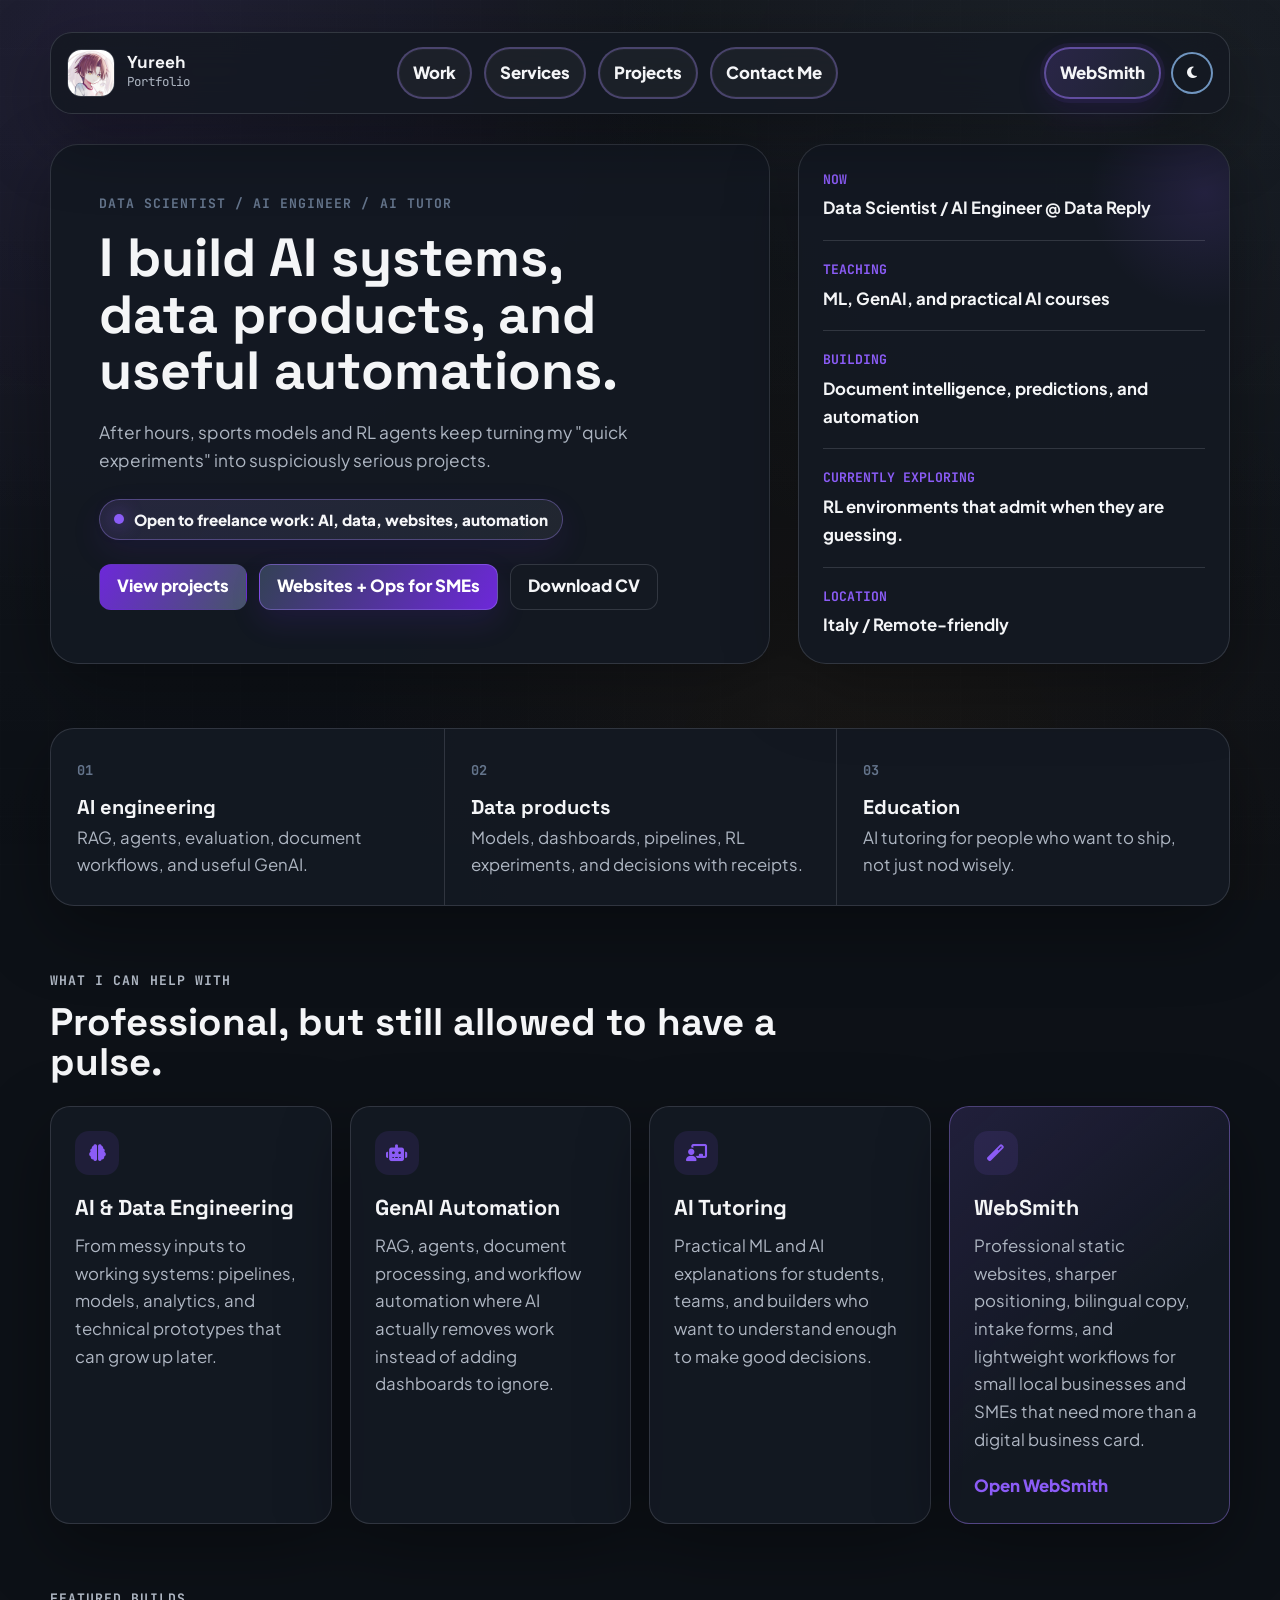
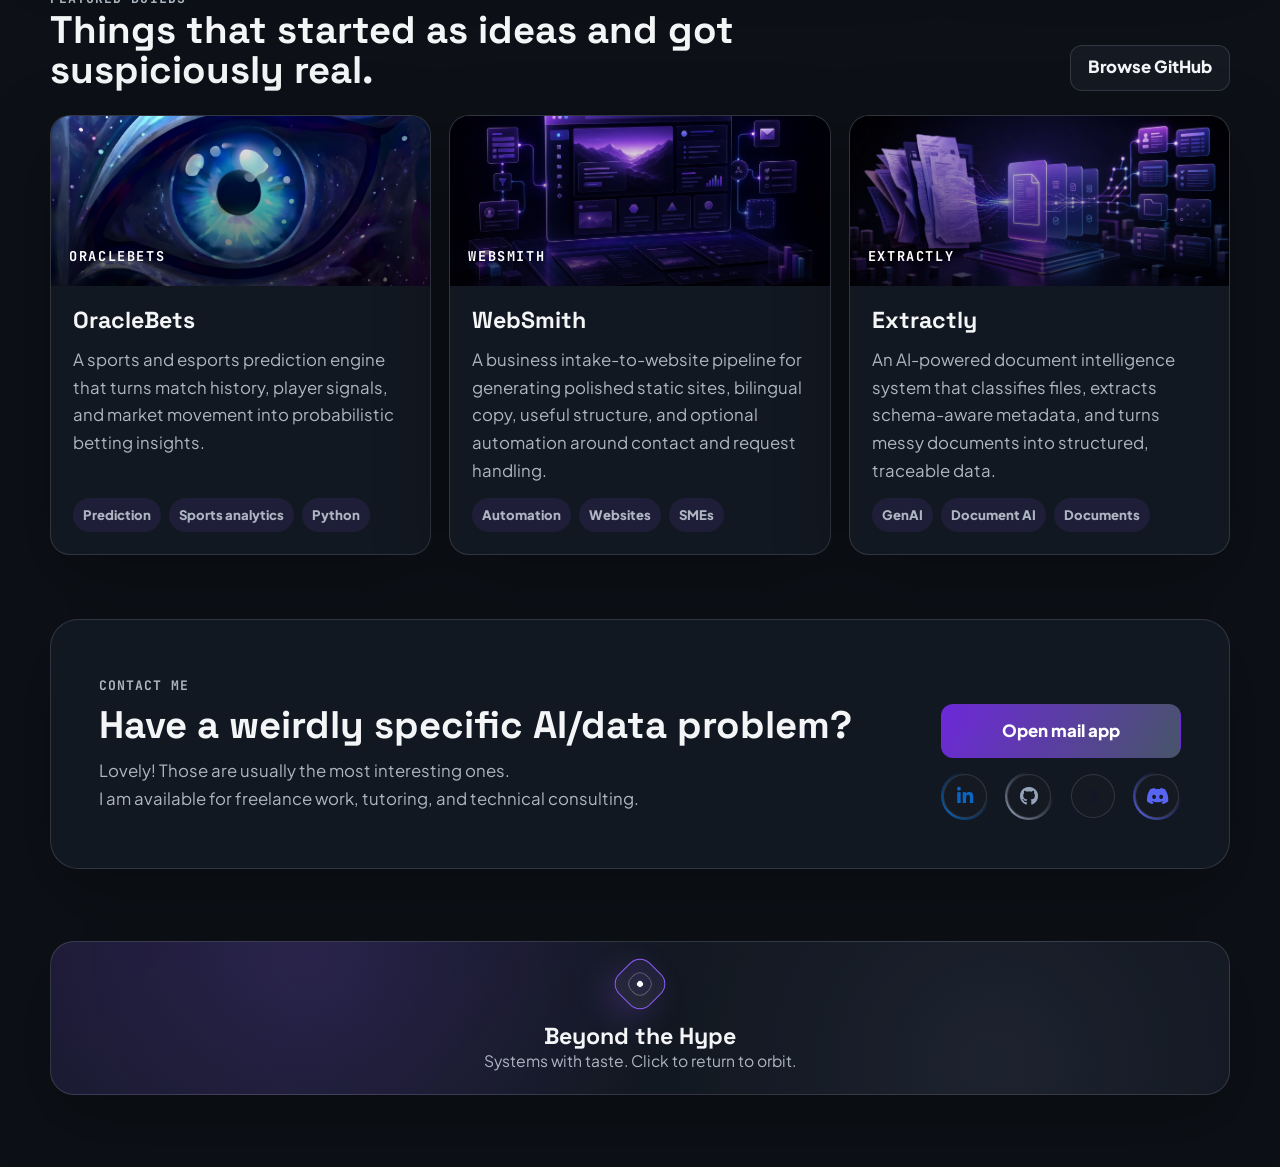
==== index.html @ b93cc697 "Updated palette" ====
<!DOCTYPE html>
<html lang="en" xml:lang="en">
  <head>
    <title>Juri Fabbri | Data Scientist & AI Engineer</title>
    <meta charset="utf-8" />
    <meta
      name="viewport"
      content="width=device-width, initial-scale=1, user-scalable=no"
    />
    <meta
      name="description"
      content="Juri Fabbri, aka Yureeh. Data Scientist and AI Engineer building AI systems, automation workflows, data products, and suspiciously serious side projects."
    />
    <link rel="stylesheet" href="assets/css/fontawesome-all.min.css" />
    <link rel="stylesheet" href="assets/css/main.css?v=17" />
    <link
      rel="icon"
      type="image/svg+xml"
      sizes="any"
      href="/favicon.svg?v=3"
    />
  </head>
  <body class="is-preload" data-theme="dark">
    <div class="page">
      <header class="site-header">
        <a class="brand" href="#top" aria-label="Go to top">
          <img
            src="assets/css/images/icon.png"
            alt="Yureeh avatar"
            class="brand-avatar"
          />
          <span>
            <strong>Yureeh</strong>
            <small>Portfolio</small>
          </span>
        </a>

        <nav class="site-nav" aria-label="Main navigation">
          <a href="#work">Work</a>
          <a href="#services">Services</a>
          <a href="#projects">Projects</a>
          <a href="#contact">Contact Me</a>
        </nav>

        <div class="header-actions">
          <a class="nav-cta" href="websmith/">WebSmith</a>
          <button class="theme-toggle" type="button" aria-label="Toggle theme">
            <i class="toggle-icon fas fa-moon" aria-hidden="true"></i>
          </button>
        </div>
      </header>

      <main id="top">
        <section class="hero" aria-labelledby="hero-title">
          <div class="hero-content">
            <p class="eyebrow">Data Scientist / AI Engineer / AI Tutor</p>
            <h1 id="hero-title">
              I build AI systems, data products, and useful automations.
            </h1>
            <p class="lead">
              After hours, sports models and RL agents keep turning my "quick
              experiments" into suspiciously serious projects.
            </p>
            <div class="availability-pill">
              <span class="status-dot" aria-hidden="true"></span>
              Open to freelance work: AI, data, websites, automation
            </div>
            <div class="hero-actions">
              <a class="btn primary" href="#projects">View projects</a>
              <a class="btn secondary" href="websmith/"
                >Websites + Ops for SMEs</a
              >
              <a class="btn subtle" href="data/Juri_Fabbri_Resume.pdf" download
                >Download CV</a
              >
            </div>
          </div>

          <aside class="signal-panel" aria-label="Current focus">
            <dl class="signal-list">
              <div>
                <dt>Now</dt>
                <dd>Data Scientist / AI Engineer @ Data Reply</dd>
              </div>
              <div>
                <dt>Teaching</dt>
                <dd>ML, GenAI, and practical AI courses</dd>
              </div>
              <div>
                <dt>Building</dt>
                <dd>Document intelligence, predictions, and automation</dd>
              </div>
              <div>
                <dt>Currently exploring</dt>
                <dd>
                  RL environments that admit when they are guessing.
                </dd>
              </div>
              <div>
                <dt>Location</dt>
                <dd>Italy / Remote-friendly</dd>
              </div>
            </dl>
          </aside>
        </section>

        <section class="work-strip" id="work" aria-label="Professional focus">
          <div>
            <span>01</span>
            <strong>AI engineering</strong>
            <p>RAG, agents, evaluation, document workflows, and useful GenAI.</p>
          </div>
          <div>
            <span>02</span>
            <strong>Data products</strong>
            <p>Models, dashboards, pipelines, RL experiments, and decisions with receipts.</p>
          </div>
          <div>
            <span>03</span>
            <strong>Education</strong>
            <p>AI tutoring for people who want to ship, not just nod wisely.</p>
          </div>
        </section>

        <section class="services" id="services">
          <div class="section-heading">
            <p class="eyebrow">What I can help with</p>
            <h2>Professional, but still allowed to have a pulse.</h2>
          </div>
          <div class="service-grid">
            <article class="service-card">
              <i class="fas fa-brain" aria-hidden="true"></i>
              <h3>AI & Data Engineering</h3>
              <p>
                From messy inputs to working systems: pipelines, models,
                analytics, and technical prototypes that can grow up later.
              </p>
            </article>
            <article class="service-card">
              <i class="fas fa-robot" aria-hidden="true"></i>
              <h3>GenAI Automation</h3>
              <p>
                RAG, agents, document processing, and workflow automation where
                AI actually removes work instead of adding dashboards to ignore.
              </p>
            </article>
            <article class="service-card">
              <i class="fas fa-chalkboard-teacher" aria-hidden="true"></i>
              <h3>AI Tutoring</h3>
              <p>
                Practical ML and AI explanations for students, teams, and
                builders who want to understand enough to make good decisions.
              </p>
            </article>
            <article class="service-card service-highlight">
              <i class="fas fa-magic" aria-hidden="true"></i>
              <h3>WebSmith</h3>
              <p>
                Professional static websites, sharper positioning, bilingual
                copy, intake forms, and lightweight workflows for small
                local businesses and SMEs that need more than a digital business
                card.
              </p>
              <a href="websmith/">Open WebSmith</a>
            </article>
          </div>
        </section>

        <section class="projects" id="projects">
          <div class="section-heading split">
            <div>
              <p class="eyebrow">Featured builds</p>
              <h2>Things that started as ideas and got suspiciously real.</h2>
            </div>
            <a
              class="btn subtle"
              href="https://github.com/Yureehh?tab=repositories"
              rel="noopener noreferrer"
              target="_blank"
              >Browse GitHub</a
            >
          </div>

          <div class="projects-grid">
            <a
              class="project-card"
              href="https://github.com/Yureehh/Oracle-Bets"
              rel="noopener noreferrer"
              target="_blank"
              aria-label="OracleBets repository"
            >
              <div
                class="project-thumb"
                style="--thumb-image: url('../../data/oracle_bets.jpg')"
              >
                <span>OracleBets</span>
              </div>
              <div class="project-body">
                <h3>OracleBets</h3>
                <p>
                  A sports and esports prediction engine that turns match
                  history, player signals, and market movement into
                  probabilistic betting insights.
                </p>
                <div class="tag-row">
                  <span>Prediction</span>
                  <span>Sports analytics</span>
                  <span>Python</span>
                </div>
              </div>
            </a>

            <a
              class="project-card"
              href="websmith/"
              aria-label="WebSmith page"
            >
              <div
                class="project-thumb"
                style="--thumb-image: url('../../data/websmith.jpg')"
              >
                <span>WebSmith</span>
              </div>
              <div class="project-body">
                <h3>WebSmith</h3>
                <p>
                  A business intake-to-website pipeline for generating polished
                  static sites, bilingual copy, useful structure, and optional
                  automation around contact and request handling.
                </p>
                <div class="tag-row">
                  <span>Automation</span>
                  <span>Websites</span>
                  <span>SMEs</span>
                </div>
              </div>
            </a>

            <a
              class="project-card"
              href="https://github.com/Yureehh/Extractly"
              rel="noopener noreferrer"
              target="_blank"
              aria-label="Extractly repository"
            >
              <div
                class="project-thumb"
                style="--thumb-image: url('../../data/extractly.jpg')"
              >
                <span>Extractly</span>
              </div>
              <div class="project-body">
                <h3>Extractly</h3>
                <p>
                  An AI-powered document intelligence system that classifies
                  files, extracts schema-aware metadata, and turns messy
                  documents into structured, traceable data.
                </p>
                <div class="tag-row">
                  <span>GenAI</span>
                  <span>Document AI</span>
                  <span>Documents</span>
                </div>
              </div>
            </a>
          </div>
        </section>

        <section class="contact" id="contact">
          <div>
            <p class="eyebrow">Contact Me</p>
            <h2>Have a weirdly specific AI/data problem?</h2>
            <p>
              Lovely! Those are usually the most interesting ones.<br />
              I am available for freelance work, tutoring, and technical
              consulting.
            </p>
          </div>
          <div class="contact-actions" aria-label="Contact links">
            <a
              class="social-link social-linkedin"
              href="https://www.linkedin.com/in/juri-fabbri/"
              rel="noopener noreferrer"
              target="_blank"
              aria-label="LinkedIn"
            >
              <i class="fab fa-linkedin-in"></i>
            </a>
            <a
              class="social-link social-github"
              href="https://github.com/Yureehh"
              rel="noopener noreferrer"
              target="_blank"
              aria-label="GitHub"
            >
              <i class="fab fa-github"></i>
            </a>
            <a
              class="btn primary email-action contact-mail"
              href="mailto:fabbri.juri@gmail.com"
              data-copy="fabbri.juri@gmail.com"
              data-toast="Email copied to clipboard"
              >Open mail app</a
            >
            <a
              class="social-link social-x"
              href="https://x.com/Yureewastaken"
              rel="noopener noreferrer"
              target="_blank"
              aria-label="X"
            >
              <svg viewBox="0 0 24 24" aria-hidden="true">
                <path
                  d="M18.244 2.25h3.308l-7.227 8.26L22.5 21.75h-6.4l-5.014-6.552-5.73 6.552H2.048l7.73-8.84L1.5 2.25h6.564l4.53 5.995zM17.07 19.75h1.833L7.07 4.145H5.11z"
                />
              </svg>
            </a>
            <button
              class="social-link social-discord"
              type="button"
              data-copy="yureeh"
              data-toast="Discord username copied"
              aria-label="Discord"
            >
              <i class="fab fa-discord"></i>
            </button>
          </div>
        </section>

        <a
          class="signal-banner footer-signal"
          href="#top"
          aria-labelledby="signal-banner-title"
        >
          <div class="signal-gem" aria-hidden="true"></div>
          <div>
            <h2 id="signal-banner-title">Beyond the Hype</h2>
            <p>Systems with taste. Click to return to orbit.</p>
          </div>
        </a>
      </main>
    </div>

    <script>
      document.addEventListener("DOMContentLoaded", () => {
        document.body.classList.remove("is-preload");

        const themeToggle = document.querySelector(".theme-toggle");
        const toggleIcon = document.querySelector(".toggle-icon");
        const storedTheme = localStorage.getItem("theme");
        const initialTheme = storedTheme || "dark";

        document.body.dataset.theme = initialTheme;
        toggleIcon.classList.toggle("fa-moon", initialTheme === "dark");
        toggleIcon.classList.toggle("fa-sun", initialTheme !== "dark");

        themeToggle.addEventListener("click", () => {
          const nextTheme =
            document.body.dataset.theme === "dark" ? "light" : "dark";
          document.body.dataset.theme = nextTheme;
          localStorage.setItem("theme", nextTheme);
          toggleIcon.classList.toggle("fa-moon", nextTheme === "dark");
          toggleIcon.classList.toggle("fa-sun", nextTheme !== "dark");
        });

        const showToast = (target, message) => {
          const toast = document.createElement("div");
          toast.className = "copy-toast";
          const copiedText = target.dataset.copy;
          toast.innerHTML = copiedText
            ? `<strong>${message}</strong><span>${copiedText}</span>`
            : `<strong>${message}</strong>`;
          document.body.appendChild(toast);
          requestAnimationFrame(() => toast.classList.add("show"));
          setTimeout(() => {
            toast.classList.remove("show");
            setTimeout(() => toast.remove(), 220);
          }, 1900);
        };

        document.querySelectorAll("[data-copy]").forEach((target) => {
          target.addEventListener("click", () => {
            const text = target.dataset.copy;
            if (!text) return;
            if (navigator.clipboard && window.isSecureContext) {
              navigator.clipboard.writeText(text).catch(() => {});
            }
            showToast(target, target.dataset.toast || "Copied");
          });
        });

        document.querySelectorAll(".signal-banner").forEach((banner) => {
          banner.addEventListener("click", () => {
            banner.classList.add("is-paused");
            requestAnimationFrame(() => banner.blur());
            window.setTimeout(() => {
              banner.classList.remove("is-paused");
            }, 900);
          });
        });
      });
    </script>
  </body>
</html>
---- assets/css/main.css ----
@import url("https://fonts.googleapis.com/css2?family=JetBrains+Mono:wght@500;700&family=Plus+Jakarta+Sans:wght@400;500;600;700;800&family=Space+Grotesk:wght@500;600;700&display=swap");

* {
  box-sizing: border-box;
  margin: 0;
  padding: 0;
}

:root {
  color-scheme: dark;
  scroll-behavior: smooth;
}

body {
  min-height: 100vh;
  background: var(--bg);
  color: var(--text-primary);
  font-family: "Plus Jakarta Sans", system-ui, -apple-system, sans-serif;
  font-size: 1.05rem;
  line-height: 1.65;
  transition: background 0.25s ease, color 0.25s ease;
}

body[data-theme="dark"] {
  --bg: #0d1117;
  --bg-elevated: #141922;
  --bg-card: rgba(20, 25, 34, 0.94);
  --text-primary: #f4f5f7;
  --text-secondary: #aeb6c2;
  --accent: #8b5cf6;
  --accent-2: #64748b;
  --accent-3: #d97706;
  --border: rgba(203, 213, 225, 0.16);
  --shadow: 0 24px 70px rgba(0, 0, 0, 0.35);
  --soft: rgba(139, 92, 246, 0.11);
}

body[data-theme="light"] {
  color-scheme: light;
  --bg: #f5f7f6;
  --bg-elevated: #ffffff;
  --bg-card: rgba(255, 255, 255, 0.94);
  --text-primary: #111827;
  --text-secondary: #56616a;
  --accent: #6d28d9;
  --accent-2: #64748b;
  --accent-3: #b45309;
  --border: rgba(17, 24, 39, 0.12);
  --shadow: 0 22px 55px rgba(17, 24, 39, 0.1);
  --soft: rgba(109, 40, 217, 0.08);
}

body::before {
  content: "";
  position: fixed;
  inset: 0;
  z-index: -2;
  background:
    radial-gradient(circle at 10% 7%, rgba(139, 92, 246, 0.11), transparent 34rem),
    radial-gradient(circle at 84% 16%, rgba(100, 116, 139, 0.1), transparent 30rem),
    radial-gradient(circle at 68% 88%, rgba(217, 119, 6, 0.06), transparent 34rem),
    linear-gradient(180deg, rgba(255, 255, 255, 0.03), transparent);
}

body::after {
  content: "";
  position: fixed;
  inset: 0;
  z-index: -1;
  pointer-events: none;
  opacity: 0.08;
  background-image: linear-gradient(var(--border) 1px, transparent 1px),
    linear-gradient(90deg, var(--border) 1px, transparent 1px);
  background-size: 48px 48px;
}

body.is-preload * {
  transition: none !important;
}

a {
  color: inherit;
}

.page {
  width: min(1180px, calc(100% - 48px));
  margin: 0 auto;
  padding: 32px 0 72px;
}

.site-header {
  position: sticky;
  top: 16px;
  z-index: 10;
  display: grid;
  grid-template-columns: auto 1fr auto;
  align-items: center;
  gap: 24px;
  padding: 14px 16px;
  border: 1px solid var(--border);
  border-radius: 22px;
  background: color-mix(in srgb, var(--bg-card) 92%, transparent);
  box-shadow: var(--shadow);
  backdrop-filter: blur(18px);
}

.brand {
  display: inline-flex;
  align-items: center;
  gap: 12px;
  min-width: 0;
  text-decoration: none;
}

.brand-avatar {
  width: 48px;
  height: 48px;
  flex: 0 0 auto;
  border: 1px solid var(--border);
  border-radius: 14px;
  object-fit: cover;
}

.brand strong,
.brand small {
  display: block;
}

.brand strong {
  font-family: "Space Grotesk", sans-serif;
  font-size: 1.08rem;
  line-height: 1.15;
}

.brand small {
  color: var(--text-secondary);
  font-family: "JetBrains Mono", monospace;
  font-size: 0.78rem;
}

.site-nav {
  display: flex;
  justify-content: center;
  gap: 12px;
}

.site-nav a,
.nav-cta {
  border-radius: 999px;
  color: var(--text-primary);
  font-size: 1.05rem;
  font-weight: 800;
  padding: 10px 14px;
  text-decoration: none;
  transition: background 0.2s ease, color 0.2s ease;
}

.site-nav a {
  background: rgba(255, 255, 255, 0.035);
  border: 2px solid color-mix(in srgb, var(--accent) 22%, var(--border));
  box-shadow: inset 0 0 0 1px rgba(255, 255, 255, 0.025);
}

.site-nav a:hover,
.nav-cta:hover {
  background: var(--soft);
  color: var(--text-primary);
}

.header-actions {
  display: flex;
  align-items: center;
  justify-content: flex-end;
  gap: 10px;
}

.nav-cta {
  border: 2px solid color-mix(in srgb, var(--accent) 44%, var(--border));
  background:
    linear-gradient(120deg, rgba(139, 92, 246, 0.18), rgba(100, 116, 139, 0.12)),
    var(--bg-elevated);
  color: var(--text-primary);
  box-shadow:
    0 0 0 4px rgba(139, 92, 246, 0.08),
    0 12px 32px rgba(109, 40, 217, 0.12);
}

.theme-toggle {
  display: inline-grid;
  width: 42px;
  height: 42px;
  place-items: center;
  border: 2px solid rgba(147, 197, 253, 0.72);
  border-radius: 50%;
  background: var(--bg-elevated);
  color: var(--text-primary);
  cursor: pointer;
}

main {
  display: grid;
  gap: 64px;
  padding-top: 30px;
}

.signal-banner {
  display: grid;
  align-items: center;
  justify-items: center;
  justify-content: center;
  gap: 18px;
  min-height: 118px;
  padding: 20px 24px;
  border: 1px solid var(--border);
  border-radius: 24px;
  background:
    radial-gradient(circle at 22% 10%, rgba(139, 92, 246, 0.16), transparent 22rem),
    radial-gradient(circle at 80% 80%, rgba(100, 116, 139, 0.13), transparent 20rem),
    linear-gradient(135deg, rgba(109, 40, 217, 0.08), transparent 54%),
    var(--bg-card);
  box-shadow: var(--shadow);
  color: inherit;
  overflow: hidden;
  position: relative;
  text-align: center;
  text-decoration: none;
  contain: paint;
}

.signal-banner::before {
  content: "";
  position: absolute;
  inset: -45%;
  background: conic-gradient(
    from 0deg,
    rgba(139, 92, 246, 0.2),
    rgba(100, 116, 139, 0.14),
    rgba(217, 119, 6, 0.1),
    rgba(139, 92, 246, 0.2)
  );
  opacity: 0;
  transition: opacity 0.25s ease;
}

.signal-banner > * {
  position: relative;
  z-index: 1;
}

.signal-banner.is-paused::before {
  opacity: 0;
  animation: none;
}

.signal-banner.is-paused .signal-gem {
  animation: none;
  transform: rotate(45deg);
}

.signal-banner > div:not(.signal-gem) {
  max-width: 100%;
  min-width: 0;
}

.signal-gem {
  width: 44px;
  height: 44px;
  flex: 0 0 auto;
  border: 1px solid var(--accent);
  border-radius: 14px;
  background: linear-gradient(140deg, var(--soft), rgba(255, 255, 255, 0.08));
  box-shadow: 0 14px 32px rgba(139, 92, 246, 0.22);
  position: relative;
  transform: rotate(45deg);
  transition: transform 0.4s ease;
}

.signal-gem::before {
  content: "";
  position: absolute;
  inset: 10px;
  border: 1px solid rgba(255, 255, 255, 0.26);
  border-radius: 9px;
}

.signal-gem::after {
  content: "";
  position: absolute;
  inset: 18px;
  border-radius: 50%;
  background: #fff;
  box-shadow: 0 0 14px rgba(139, 92, 246, 0.65);
}

.signal-banner h2 {
  font-size: 1.45rem;
}

.signal-banner p {
  color: var(--text-secondary);
  font-size: 0.98rem;
}

.footer-signal {
  margin-top: 8px;
}

.hero {
  display: grid;
  grid-template-columns: minmax(0, 1.25fr) minmax(300px, 0.75fr);
  gap: 28px;
  align-items: stretch;
  min-width: 0;
}

.hero-content,
.signal-panel,
.service-card,
.project-card,
.contact,
.work-strip {
  border: 1px solid var(--border);
  background: var(--bg-card);
  box-shadow: var(--shadow);
  min-width: 0;
}

.hero-content {
  height: 100%;
  padding: clamp(26px, 4vw, 48px);
  border-radius: 28px;
}

.eyebrow {
  color: var(--accent-2);
  font-family: "JetBrains Mono", monospace;
  font-size: 0.82rem;
  font-weight: 700;
  letter-spacing: 0.08em;
  text-transform: uppercase;
}

h1,
h2,
h3 {
  font-family: "Space Grotesk", sans-serif;
  line-height: 1.05;
}

h1 {
  max-width: 820px;
  margin-top: 16px;
  font-size: clamp(2.45rem, 4.2vw, 4.35rem);
  letter-spacing: 0;
  overflow-wrap: break-word;
  text-wrap: balance;
}

.lead {
  max-width: 760px;
  margin-top: 18px;
  color: var(--text-secondary);
  font-size: clamp(1rem, 1.35vw, 1.16rem);
}

.availability-pill {
  display: inline-flex;
  align-items: center;
  gap: 10px;
  max-width: 100%;
  margin-top: 24px;
  border: 1px solid color-mix(in srgb, var(--accent) 26%, var(--border));
  border-radius: 999px;
  background:
    linear-gradient(120deg, rgba(139, 92, 246, 0.1), rgba(100, 116, 139, 0.08)),
    rgba(255, 255, 255, 0.035);
  color: var(--text-primary);
  font-size: 0.95rem;
  font-weight: 800;
  line-height: 1.25;
  padding: 10px 14px;
  box-shadow: 0 12px 32px rgba(109, 40, 217, 0.1);
}

.hero-actions,
.contact-actions {
  display: flex;
  flex-wrap: wrap;
  gap: 12px;
  margin-top: 24px;
}

.btn {
  display: inline-flex;
  align-items: center;
  justify-content: center;
  min-height: 46px;
  border: 1px solid transparent;
  border-radius: 12px;
  padding: 11px 17px;
  font-weight: 800;
  line-height: 1.12;
  text-align: center;
  text-decoration: none;
  transition: transform 0.2s ease, box-shadow 0.2s ease, background 0.2s ease;
}

.btn:hover {
  transform: translateY(-2px);
  box-shadow: 0 18px 38px rgba(0, 0, 0, 0.2);
}

.btn.primary {
  background: linear-gradient(120deg, #6d28d9, #475569);
  color: #ffffff;
}

.btn.secondary {
  border-color: color-mix(in srgb, var(--accent) 38%, var(--border));
  background: linear-gradient(120deg, #334155, #6d28d9);
  color: #ffffff;
  box-shadow: 0 12px 30px rgba(109, 40, 217, 0.14);
}

.btn.subtle {
  border-color: var(--border);
  background: var(--bg-elevated);
  color: var(--text-primary);
}

.signal-panel {
  display: grid;
  align-content: start;
  min-height: 100%;
  padding: 24px;
  border-radius: 28px;
  overflow: hidden;
  position: relative;
  height: 100%;
}

.signal-panel::before {
  content: "";
  position: absolute;
  width: 240px;
  height: 240px;
  right: -96px;
  top: -72px;
  border-radius: 50%;
  background: radial-gradient(circle, rgba(139, 92, 246, 0.14), transparent 68%);
}

.signal-header {
  display: inline-flex;
  align-items: center;
  gap: 10px;
  color: var(--text-secondary);
  font-weight: 800;
}

.status-dot {
  width: 10px;
  height: 10px;
  flex: 0 0 10px;
  align-self: center;
  border-radius: 50%;
  background: var(--accent);
  box-shadow: 0 0 18px color-mix(in srgb, var(--accent) 72%, transparent);
}

.signal-list {
  display: grid;
  align-content: space-between;
  gap: 18px;
  height: 100%;
  position: relative;
  z-index: 1;
}

.signal-list div {
  padding-top: 18px;
  border-top: 1px solid var(--border);
}

.signal-list div:first-child {
  padding-top: 0;
  border-top: 0;
}

.signal-list dt {
  color: var(--accent);
  font-family: "JetBrains Mono", monospace;
  font-size: 0.82rem;
  font-weight: 700;
  text-transform: uppercase;
}

.signal-list dd {
  margin-top: 4px;
  color: var(--text-primary);
  font-weight: 700;
}

.work-strip {
  display: grid;
  grid-template-columns: repeat(3, 1fr);
  border-radius: 24px;
  overflow: hidden;
}

.work-strip div {
  padding: 26px;
}

.work-strip div + div {
  border-left: 1px solid var(--border);
}

.work-strip span {
  color: var(--accent-2);
  font-family: "JetBrains Mono", monospace;
  font-size: 0.85rem;
  font-weight: 700;
}

.work-strip strong {
  display: block;
  margin-top: 8px;
  font-family: "Space Grotesk", sans-serif;
  font-size: 1.25rem;
}

.work-strip p,
.section-heading p,
.service-card p,
.project-body p,
.contact p {
  color: var(--text-secondary);
}

.section-heading {
  display: grid;
  gap: 10px;
  margin-bottom: 24px;
}

.section-heading.split {
  grid-template-columns: 1fr auto;
  align-items: end;
}

.section-heading h2 {
  max-width: 760px;
  font-size: clamp(1.9rem, 3vw, 2.85rem);
}

.service-grid,
.projects-grid {
  display: grid;
  grid-template-columns: repeat(4, 1fr);
  gap: 18px;
}

.service-card {
  min-height: 260px;
  padding: 24px;
  border-radius: 20px;
}

.service-card i {
  display: inline-grid;
  width: 44px;
  height: 44px;
  place-items: center;
  margin-bottom: 22px;
  border-radius: 14px;
  background: var(--soft);
  color: var(--accent);
}

.service-card h3 {
  margin-bottom: 12px;
  font-size: 1.35rem;
}

.service-highlight {
  border-color: color-mix(in srgb, var(--accent) 30%, var(--border));
  background:
    linear-gradient(140deg, rgba(139, 92, 246, 0.12), transparent 58%),
    var(--bg-card);
}

.service-highlight a {
  display: inline-flex;
  margin-top: 18px;
  color: var(--accent);
  font-weight: 800;
  text-decoration: none;
}

.projects-grid {
  grid-template-columns: repeat(3, 1fr);
}

.project-card {
  display: flex;
  min-height: 100%;
  flex-direction: column;
  overflow: hidden;
  border-radius: 20px;
  color: inherit;
  text-decoration: none;
  transition: transform 0.22s ease, box-shadow 0.22s ease;
}

.project-card:hover {
  transform: translateY(-5px);
}

.project-thumb {
  display: flex;
  align-items: flex-end;
  min-height: 170px;
  padding: 18px;
  background-image: linear-gradient(180deg, transparent, rgba(0, 0, 0, 0.68)),
    var(--thumb-image);
  background-position: center;
  background-repeat: no-repeat;
  background-size: cover;
  color: #fff;
  font-family: "JetBrains Mono", monospace;
  font-size: 0.85rem;
  font-weight: 700;
  letter-spacing: 0.12em;
  text-transform: uppercase;
}

.thumb-builder {
  background:
    linear-gradient(180deg, transparent, rgba(0, 0, 0, 0.68)),
    radial-gradient(circle at 25% 25%, rgba(139, 92, 246, 0.62), transparent 32%),
    radial-gradient(circle at 78% 20%, rgba(100, 116, 139, 0.58), transparent 28%),
    linear-gradient(135deg, #172033, #0f172a 58%, #3b2f63);
}

.project-body {
  display: flex;
  flex: 1;
  flex-direction: column;
  gap: 14px;
  padding: 22px;
}

.project-body h3 {
  font-size: 1.45rem;
}

.tag-row {
  display: flex;
  flex-wrap: wrap;
  gap: 8px;
  margin-top: auto;
}

.tag-row span {
  border-radius: 999px;
  background: var(--soft);
  color: var(--text-secondary);
  font-size: 0.82rem;
  font-weight: 800;
  padding: 6px 10px;
}

.contact {
  display: grid;
  grid-template-columns: 1fr auto;
  gap: 28px;
  align-items: center;
  padding: clamp(26px, 5vw, 48px);
  border-radius: 28px;
}

.contact h2 {
  margin: 8px 0 12px;
  font-size: clamp(1.9rem, 3vw, 2.75rem);
}

.copy-toast {
  position: fixed;
  left: 50%;
  top: 24px;
  z-index: 30;
  display: grid;
  gap: 2px;
  min-width: min(360px, calc(100vw - 28px));
  padding: 14px 18px;
  border: 1px solid var(--border);
  border-radius: 16px;
  background:
    linear-gradient(135deg, rgba(139, 92, 246, 0.13), rgba(100, 116, 139, 0.1)),
    var(--bg-elevated);
  color: var(--text-primary);
  font-size: 0.95rem;
  font-weight: 800;
  text-align: center;
  box-shadow: 0 24px 70px rgba(0, 0, 0, 0.4);
  opacity: 0;
  pointer-events: none;
  transform: translate(-50%, -18px) scale(0.98);
  transition: opacity 0.2s ease, transform 0.2s ease;
}

.copy-toast span {
  color: var(--text-secondary);
  font-family: "JetBrains Mono", monospace;
  font-size: 0.82rem;
}

.copy-toast.show {
  opacity: 1;
  transform: translate(-50%, 0) scale(1);
}

@keyframes gem-spin {
  from {
    transform: rotate(45deg);
  }
  to {
    transform: rotate(405deg);
  }
}

@keyframes gem-spin-shake {
  0% {
    transform: rotate(45deg) translate(0, 0) scale(1);
  }
  20% {
    transform: rotate(117deg) translate(1px, -1px) scale(1.03);
  }
  40% {
    transform: rotate(189deg) translate(-1px, 1px) scale(0.98);
  }
  60% {
    transform: rotate(261deg) translate(1px, 1px) scale(1.03);
  }
  80% {
    transform: rotate(333deg) translate(-1px, -1px) scale(1);
  }
  100% {
    transform: rotate(405deg) translate(0, 0) scale(1);
  }
}

@keyframes banner-orbit {
  0%,
  100% {
    transform: rotate(0deg) scale(1);
  }
  35% {
    transform: rotate(130deg) scale(1.05) translate(1px, -1px);
  }
  70% {
    transform: rotate(270deg) scale(1.02) translate(-1px, 1px);
  }
}

@keyframes social-spin {
  from {
    transform: rotate(0deg);
  }
  to {
    transform: rotate(360deg);
  }
}

.contact-actions {
  display: grid;
  grid-template-columns: repeat(4, 48px);
  justify-content: center;
  justify-self: center;
  margin-top: 36px;
  align-items: center;
  gap: 14px 16px;
  width: min(360px, 100%);
}

@media (hover: hover) and (pointer: fine) {
  .signal-banner:hover::before {
    opacity: 1;
    animation: banner-orbit 2.4s ease-in-out infinite;
  }

  .signal-banner:hover .signal-gem {
    animation: gem-spin-shake 0.9s linear infinite;
  }
}

.contact-mail {
  grid-column: 1 / -1;
  grid-row: 1;
  justify-self: center;
  min-height: 54px;
  padding-inline: 24px;
  width: min(100%, 300px);
}

.contact-actions > .social-link {
  grid-row: 2;
}

button.btn {
  font: inherit;
  cursor: pointer;
}

.social-row {
  display: flex;
  flex-wrap: wrap;
  justify-content: flex-end;
  gap: 12px;
}

.social-link {
  --social: #64748b;
  position: relative;
  display: inline-grid;
  width: 48px;
  height: 48px;
  place-items: center;
  border: 0;
  border-radius: 50%;
  padding: 0;
  appearance: none;
  background: transparent;
  color: var(--social);
  cursor: pointer;
  text-decoration: none;
  overflow: hidden;
  transition: transform 0.2s ease;
}

.social-link::before {
  content: "";
  position: absolute;
  inset: -2px;
  border-radius: 50%;
  background: conic-gradient(from 90deg, transparent, var(--social), transparent 75%);
  opacity: 0.86;
  animation: social-spin 6s linear infinite;
}

.social-link::after {
  content: "";
  position: absolute;
  inset: 2px;
  border: 1px solid var(--border);
  border-radius: 50%;
  background: var(--bg-elevated);
}

.social-link i,
.social-link svg {
  position: relative;
  z-index: 1;
  line-height: 1;
  color: var(--social);
  fill: currentColor;
  font-size: 1.16rem;
}

.social-link i {
  display: inline-flex;
  align-items: center;
  justify-content: center;
  width: 1em;
  height: 1em;
}

.social-link i::before {
  display: block;
  line-height: 1;
}

.social-link svg {
  display: block;
}

.social-x svg {
  width: 19px;
  height: 19px;
}

.social-link:hover {
  transform: translateY(-2px) scale(1.04);
}

.social-linkedin {
  --social: #0a66c2;
}

.social-github {
  --social: #94a3b8;
}

.social-x {
  --social: #111827;
}

.social-discord {
  --social: #5865f2;
}

@media (max-width: 1020px) {
  .site-header,
  .hero,
  .contact,
  .section-heading.split {
    grid-template-columns: 1fr;
  }

  .site-nav {
    justify-content: flex-start;
    overflow-x: auto;
    padding-bottom: 2px;
  }

  .header-actions {
    justify-items: start;
    justify-content: flex-start;
  }

  .contact-actions {
    justify-self: center;
    justify-content: center;
  }

  .service-grid {
    grid-template-columns: repeat(2, 1fr);
  }

  .projects-grid,
  .work-strip {
    grid-template-columns: 1fr;
  }

  .work-strip div + div {
    border-top: 1px solid var(--border);
    border-left: 0;
  }
}

@media (max-width: 640px) {
  .page {
    width: min(100% - 28px, 1180px);
    padding: 14px 0 44px;
  }

  .site-header {
    display: grid;
    grid-template-columns: minmax(0, 1fr) auto;
    position: static;
    gap: 10px;
    align-items: center;
    padding: 10px;
    border-radius: 16px;
  }

  .brand {
    gap: 10px;
  }

  .brand-avatar {
    width: 42px;
    height: 42px;
    border-radius: 12px;
  }

  .brand strong {
    font-size: 1rem;
  }

  .brand small {
    font-size: 0.72rem;
  }

  .site-nav {
    display: none;
  }

  .header-actions {
    width: auto;
    justify-content: flex-end;
    gap: 8px;
  }

  .nav-cta {
    flex: 0 0 auto;
    padding: 9px 12px;
    font-size: 0.92rem;
    text-align: center;
  }

  .theme-toggle {
    width: 40px;
    height: 40px;
  }

  main {
    gap: 40px;
    padding-top: 18px;
  }

  .hero {
    gap: 14px;
  }

  h1 {
    max-width: 100%;
    font-size: clamp(1.9rem, 9.4vw, 2.55rem);
    line-height: 1.02;
  }

  .hero-content {
    padding: 22px;
  }

  .lead {
    margin-top: 14px;
    font-size: 1rem;
    line-height: 1.55;
  }

  .availability-pill {
    align-items: center;
    border-radius: 16px;
    font-size: 0.88rem;
    padding: 10px 12px;
  }

  .hero-actions {
    display: grid;
    grid-template-columns: 1fr 1fr;
    gap: 10px;
    margin-top: 22px;
  }

  .hero-actions .btn:first-child {
    grid-column: 1 / -1;
  }

  .btn {
    min-height: 48px;
  }

  .signal-panel {
    padding: 20px;
    gap: 12px;
  }

  .signal-header {
    font-size: 0.98rem;
  }

  .signal-list {
    align-content: start;
    gap: 8px;
    height: auto;
  }

  .signal-list div {
    display: grid;
    grid-template-columns: 5.7rem minmax(0, 1fr);
    column-gap: 8px;
    padding-top: 12px;
  }

  .signal-list dt,
  .signal-list dd {
    margin-top: 0;
  }

  .signal-list dt {
    font-size: 0.68rem;
  }

  .signal-list dd {
    font-size: 0.92rem;
    line-height: 1.4;
  }

  .work-strip div,
  .service-card,
  .project-body {
    padding: 18px;
  }

  .section-heading {
    margin-bottom: 16px;
  }

  .section-heading h2,
  .contact h2 {
    font-size: clamp(1.7rem, 8vw, 2.25rem);
  }

  .service-card {
    min-height: auto;
  }

  .project-thumb {
    min-height: 128px;
  }

  .signal-banner {
    min-height: 126px;
    justify-items: center;
    text-align: center;
    padding: 16px;
  }

  .hero-content,
  .signal-panel {
    width: 100%;
    border-radius: 22px;
  }

  .contact {
    padding: 22px;
    gap: 20px;
  }

  .contact-actions {
    gap: 12px;
    margin-top: 34px;
    width: min(100%, 320px);
  }

  .contact-mail {
    width: min(100%, 280px);
  }

  .social-link {
    width: 48px;
    height: 48px;
  }

  .service-grid {
    grid-template-columns: 1fr;
  }
}
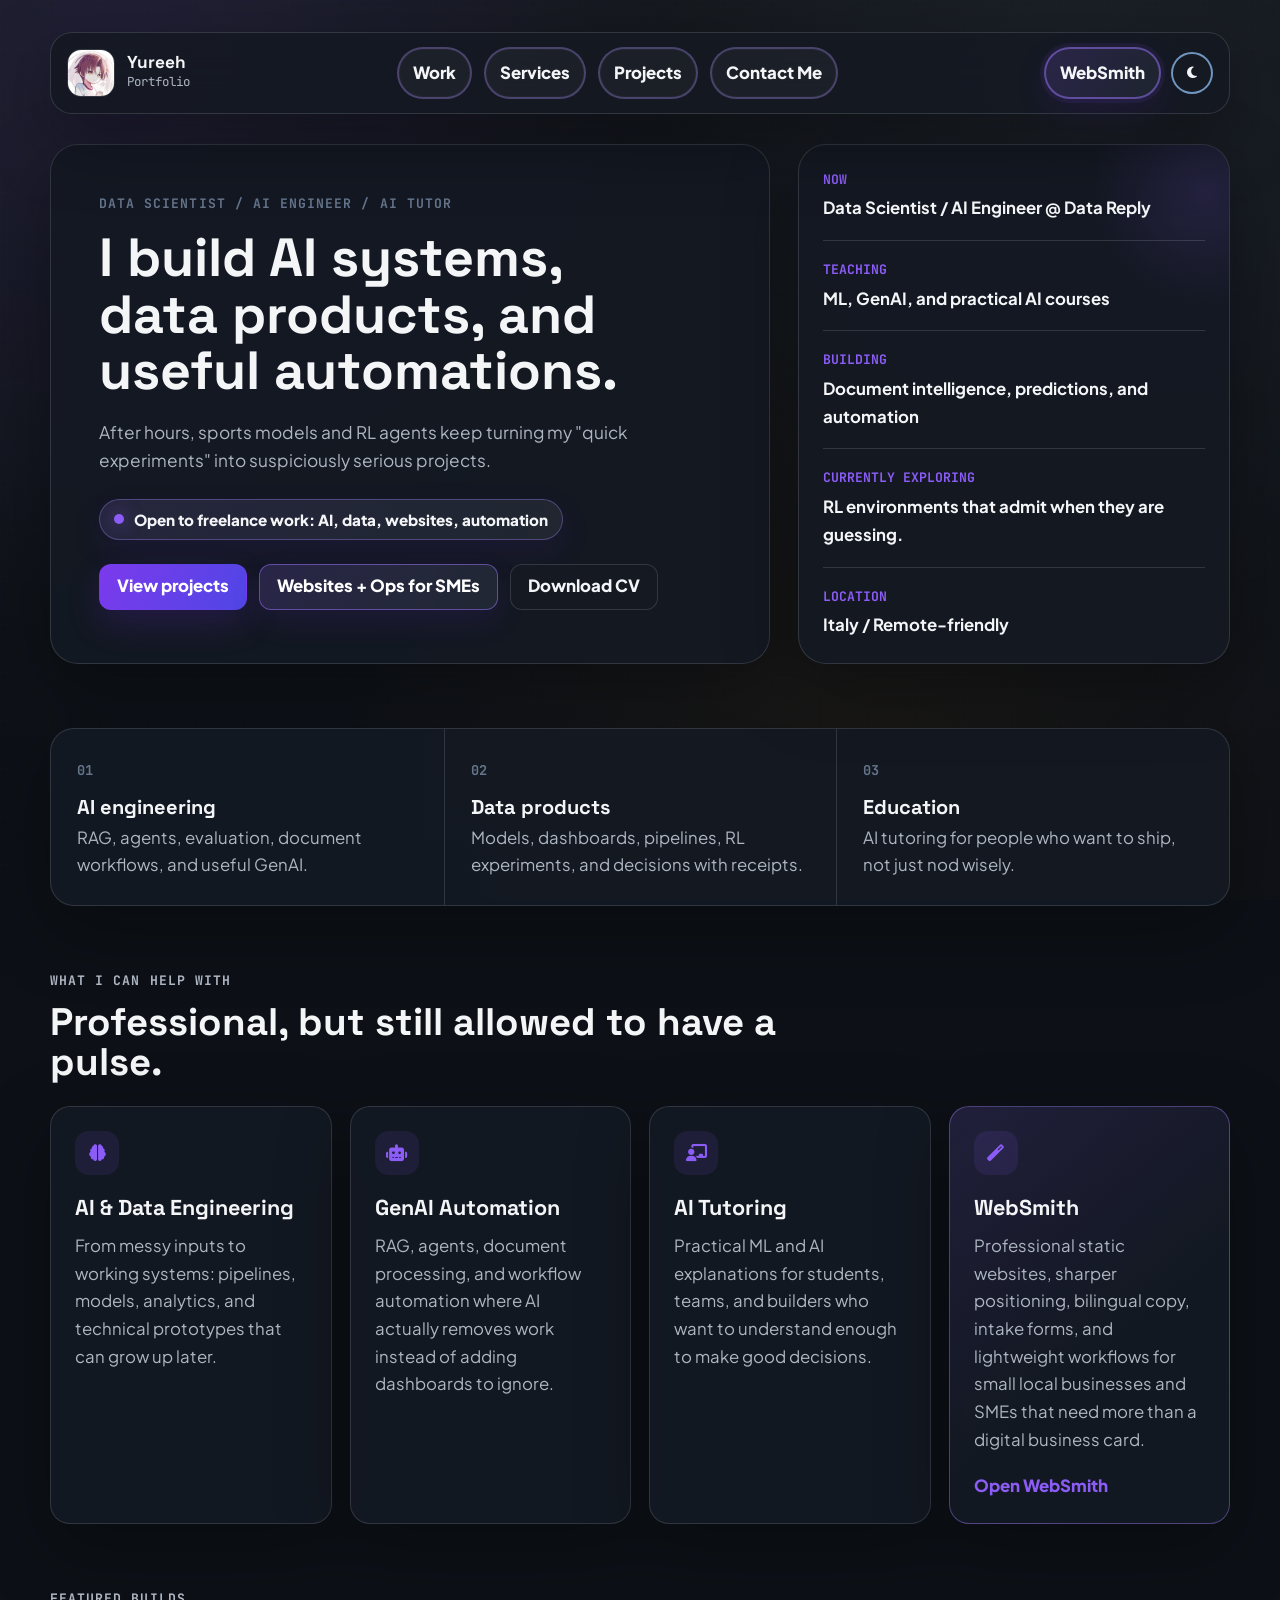
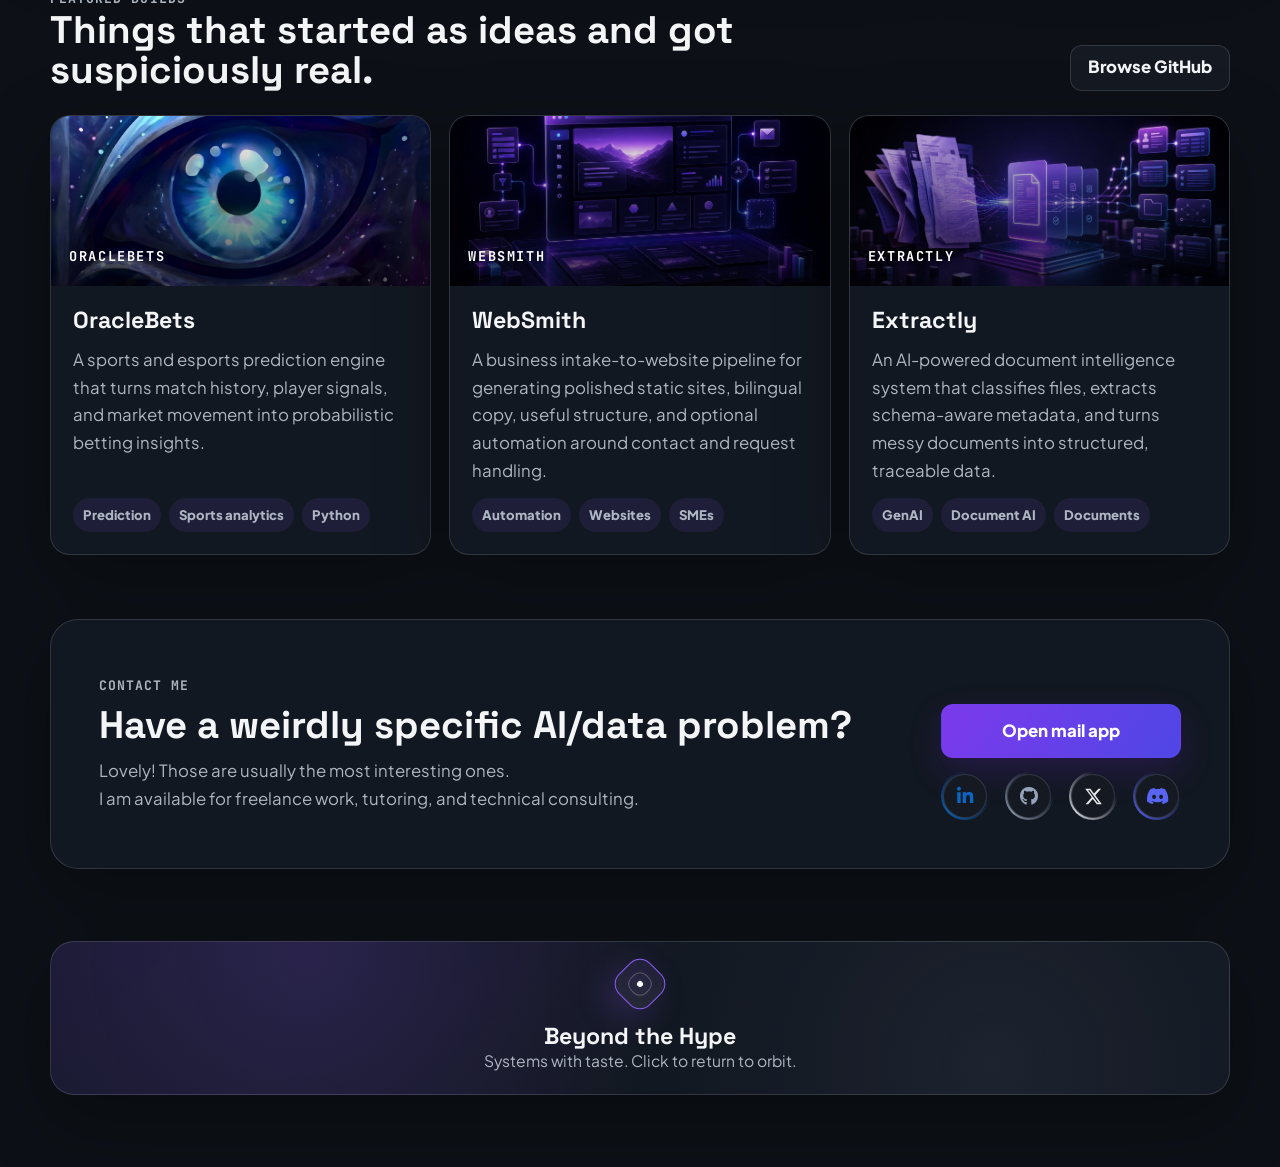
==== commit 55a117d6: "Polish portfolio button palette" ====
--- a/index.html
+++ b/index.html
@@ -12,7 +12,7 @@
       content="Juri Fabbri, aka Yureeh. Data Scientist and AI Engineer building AI systems, automation workflows, data products, and suspiciously serious side projects."
     />
     <link rel="stylesheet" href="assets/css/fontawesome-all.min.css" />
-    <link rel="stylesheet" href="assets/css/main.css?v=17" />
+    <link rel="stylesheet" href="assets/css/main.css?v=18" />
     <link
       rel="icon"
       type="image/svg+xml"
--- a/assets/css/main.css
+++ b/assets/css/main.css
@@ -411,15 +411,22 @@
 }
 
 .btn.primary {
-  background: linear-gradient(120deg, #6d28d9, #475569);
+  background: linear-gradient(120deg, #7c3aed, #4f46e5);
   color: #ffffff;
+  box-shadow: 0 14px 34px rgba(109, 40, 217, 0.2);
 }
 
 .btn.secondary {
-  border-color: color-mix(in srgb, var(--accent) 38%, var(--border));
-  background: linear-gradient(120deg, #334155, #6d28d9);
+  border-color: color-mix(in srgb, var(--accent) 46%, var(--border));
+  background:
+    linear-gradient(120deg, color-mix(in srgb, var(--accent) 18%, transparent), color-mix(in srgb, #475569 24%, transparent)),
+    var(--bg-elevated);
   color: #ffffff;
-  box-shadow: 0 12px 30px rgba(109, 40, 217, 0.14);
+  box-shadow: 0 12px 30px rgba(109, 40, 217, 0.12);
+}
+
+body[data-theme="light"] .btn.secondary {
+  color: var(--text-primary);
 }
 
 .btn.subtle {
@@ -903,6 +910,10 @@
 }
 
 .social-x {
+  --social: #e5e7eb;
+}
+
+body[data-theme="light"] .social-x {
   --social: #111827;
 }
 
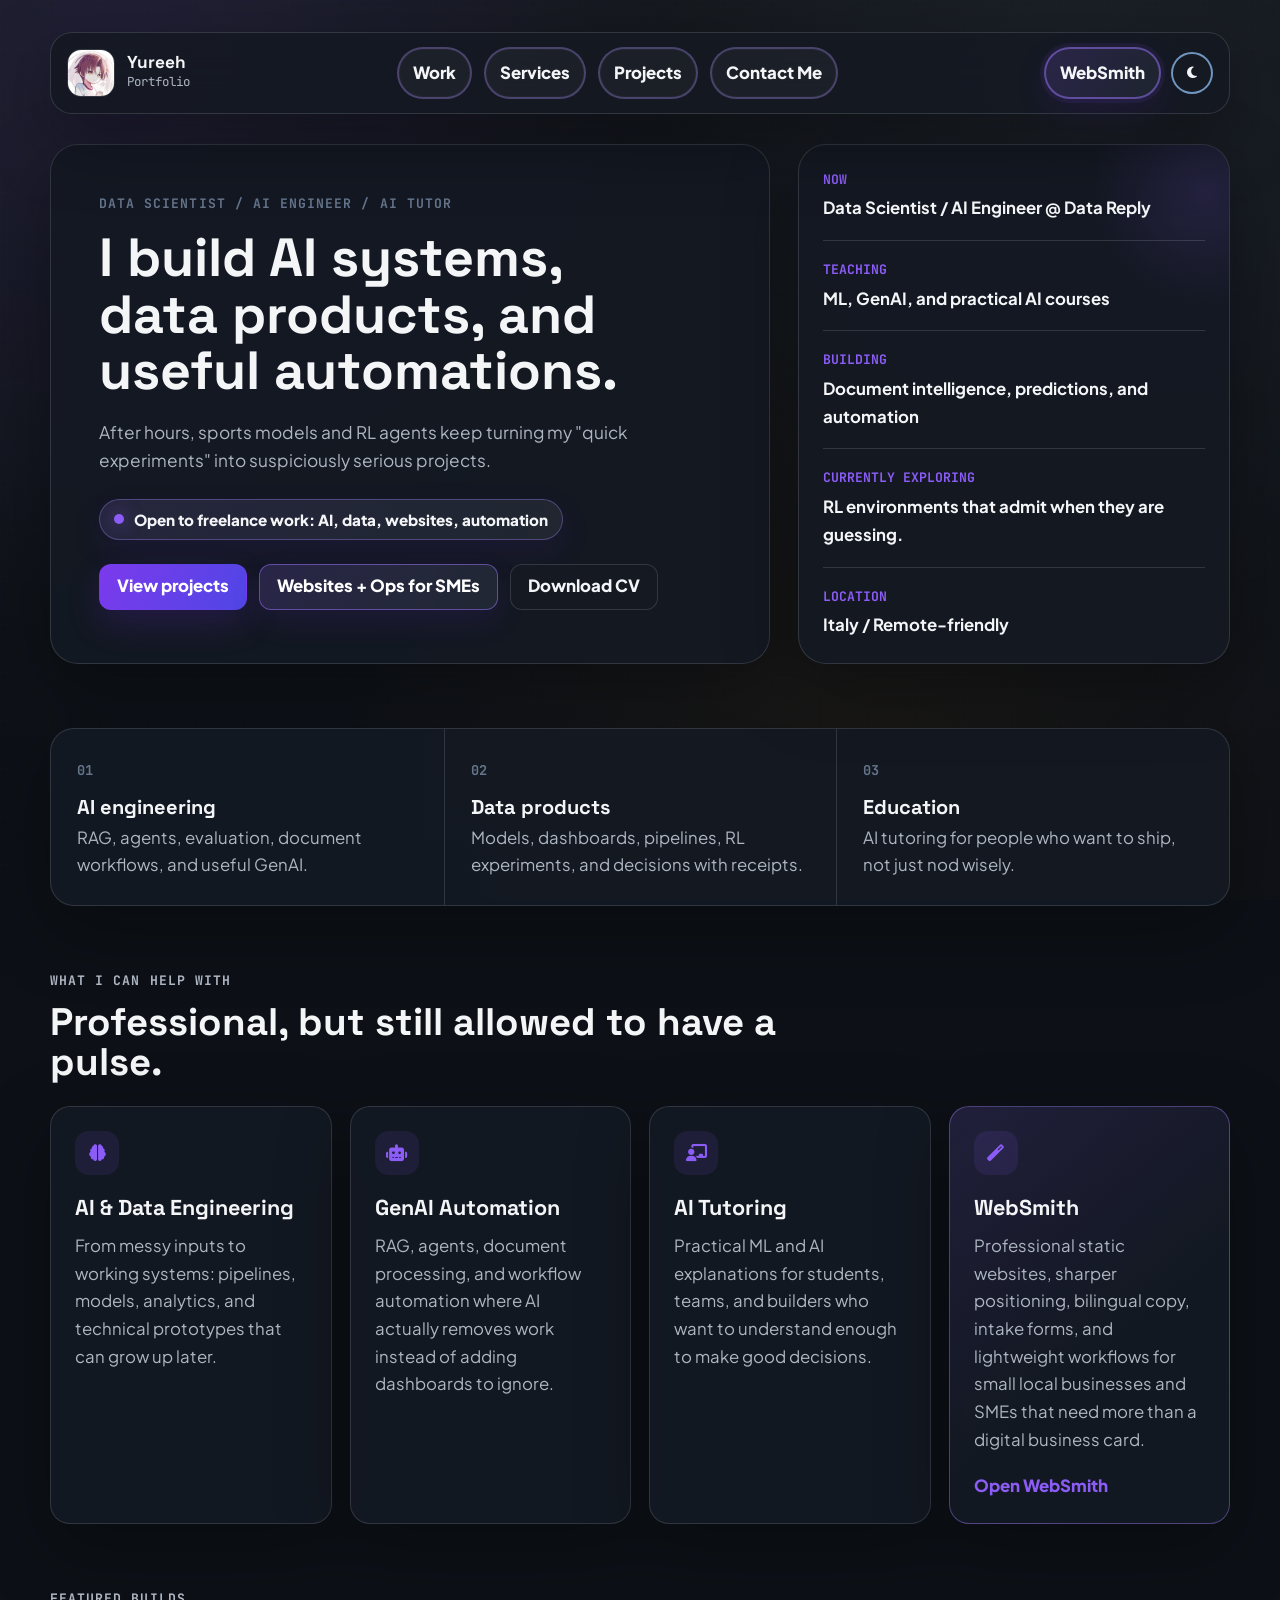
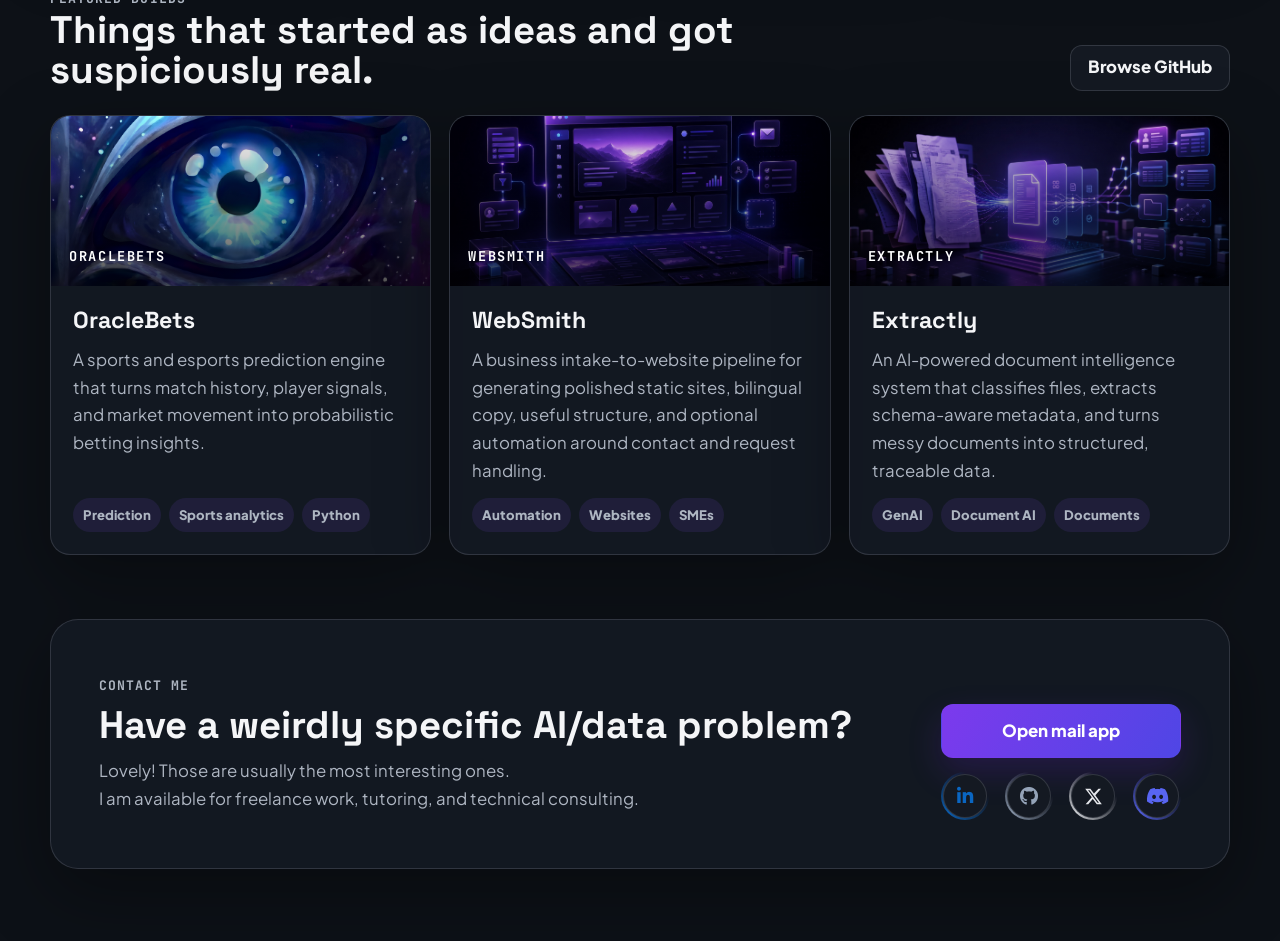
==== commit 31497e6d: "updated svg" ====
--- a/index.html
+++ b/index.html
@@ -17,7 +17,7 @@
       rel="icon"
       type="image/svg+xml"
       sizes="any"
-      href="/favicon.svg?v=3"
+      href="/favicon.svg?v=4"
     />
   </head>
   <body class="is-preload" data-theme="dark">
@@ -326,18 +326,6 @@
             </button>
           </div>
         </section>
-
-        <a
-          class="signal-banner footer-signal"
-          href="#top"
-          aria-labelledby="signal-banner-title"
-        >
-          <div class="signal-gem" aria-hidden="true"></div>
-          <div>
-            <h2 id="signal-banner-title">Beyond the Hype</h2>
-            <p>Systems with taste. Click to return to orbit.</p>
-          </div>
-        </a>
       </main>
     </div>
 
@@ -388,16 +376,6 @@
             showToast(target, target.dataset.toast || "Copied");
           });
         });
-
-        document.querySelectorAll(".signal-banner").forEach((banner) => {
-          banner.addEventListener("click", () => {
-            banner.classList.add("is-paused");
-            requestAnimationFrame(() => banner.blur());
-            window.setTimeout(() => {
-              banner.classList.remove("is-paused");
-            }, 900);
-          });
-        });
       });
     </script>
   </body>
--- a/assets/css/main.css
+++ b/assets/css/main.css
@@ -201,108 +201,6 @@
   display: grid;
   gap: 64px;
   padding-top: 30px;
-}
-
-.signal-banner {
-  display: grid;
-  align-items: center;
-  justify-items: center;
-  justify-content: center;
-  gap: 18px;
-  min-height: 118px;
-  padding: 20px 24px;
-  border: 1px solid var(--border);
-  border-radius: 24px;
-  background:
-    radial-gradient(circle at 22% 10%, rgba(139, 92, 246, 0.16), transparent 22rem),
-    radial-gradient(circle at 80% 80%, rgba(100, 116, 139, 0.13), transparent 20rem),
-    linear-gradient(135deg, rgba(109, 40, 217, 0.08), transparent 54%),
-    var(--bg-card);
-  box-shadow: var(--shadow);
-  color: inherit;
-  overflow: hidden;
-  position: relative;
-  text-align: center;
-  text-decoration: none;
-  contain: paint;
-}
-
-.signal-banner::before {
-  content: "";
-  position: absolute;
-  inset: -45%;
-  background: conic-gradient(
-    from 0deg,
-    rgba(139, 92, 246, 0.2),
-    rgba(100, 116, 139, 0.14),
-    rgba(217, 119, 6, 0.1),
-    rgba(139, 92, 246, 0.2)
-  );
-  opacity: 0;
-  transition: opacity 0.25s ease;
-}
-
-.signal-banner > * {
-  position: relative;
-  z-index: 1;
-}
-
-.signal-banner.is-paused::before {
-  opacity: 0;
-  animation: none;
-}
-
-.signal-banner.is-paused .signal-gem {
-  animation: none;
-  transform: rotate(45deg);
-}
-
-.signal-banner > div:not(.signal-gem) {
-  max-width: 100%;
-  min-width: 0;
-}
-
-.signal-gem {
-  width: 44px;
-  height: 44px;
-  flex: 0 0 auto;
-  border: 1px solid var(--accent);
-  border-radius: 14px;
-  background: linear-gradient(140deg, var(--soft), rgba(255, 255, 255, 0.08));
-  box-shadow: 0 14px 32px rgba(139, 92, 246, 0.22);
-  position: relative;
-  transform: rotate(45deg);
-  transition: transform 0.4s ease;
-}
-
-.signal-gem::before {
-  content: "";
-  position: absolute;
-  inset: 10px;
-  border: 1px solid rgba(255, 255, 255, 0.26);
-  border-radius: 9px;
-}
-
-.signal-gem::after {
-  content: "";
-  position: absolute;
-  inset: 18px;
-  border-radius: 50%;
-  background: #fff;
-  box-shadow: 0 0 14px rgba(139, 92, 246, 0.65);
-}
-
-.signal-banner h2 {
-  font-size: 1.45rem;
-}
-
-.signal-banner p {
-  color: var(--text-secondary);
-  font-size: 0.98rem;
-}
-
-.footer-signal {
-  margin-top: 8px;
 }
 
 .hero {
@@ -728,49 +626,6 @@
   transform: translate(-50%, 0) scale(1);
 }
 
-@keyframes gem-spin {
-  from {
-    transform: rotate(45deg);
-  }
-  to {
-    transform: rotate(405deg);
-  }
-}
-
-@keyframes gem-spin-shake {
-  0% {
-    transform: rotate(45deg) translate(0, 0) scale(1);
-  }
-  20% {
-    transform: rotate(117deg) translate(1px, -1px) scale(1.03);
-  }
-  40% {
-    transform: rotate(189deg) translate(-1px, 1px) scale(0.98);
-  }
-  60% {
-    transform: rotate(261deg) translate(1px, 1px) scale(1.03);
-  }
-  80% {
-    transform: rotate(333deg) translate(-1px, -1px) scale(1);
-  }
-  100% {
-    transform: rotate(405deg) translate(0, 0) scale(1);
-  }
-}
-
-@keyframes banner-orbit {
-  0%,
-  100% {
-    transform: rotate(0deg) scale(1);
-  }
-  35% {
-    transform: rotate(130deg) scale(1.05) translate(1px, -1px);
-  }
-  70% {
-    transform: rotate(270deg) scale(1.02) translate(-1px, 1px);
-  }
-}
-
 @keyframes social-spin {
   from {
     transform: rotate(0deg);
@@ -789,17 +644,6 @@
   align-items: center;
   gap: 14px 16px;
   width: min(360px, 100%);
-}
-
-@media (hover: hover) and (pointer: fine) {
-  .signal-banner:hover::before {
-    opacity: 1;
-    animation: banner-orbit 2.4s ease-in-out infinite;
-  }
-
-  .signal-banner:hover .signal-gem {
-    animation: gem-spin-shake 0.9s linear infinite;
-  }
 }
 
 .contact-mail {
@@ -1122,13 +966,6 @@
     min-height: 128px;
   }
 
-  .signal-banner {
-    min-height: 126px;
-    justify-items: center;
-    text-align: center;
-    padding: 16px;
-  }
-
   .hero-content,
   .signal-panel {
     width: 100%;
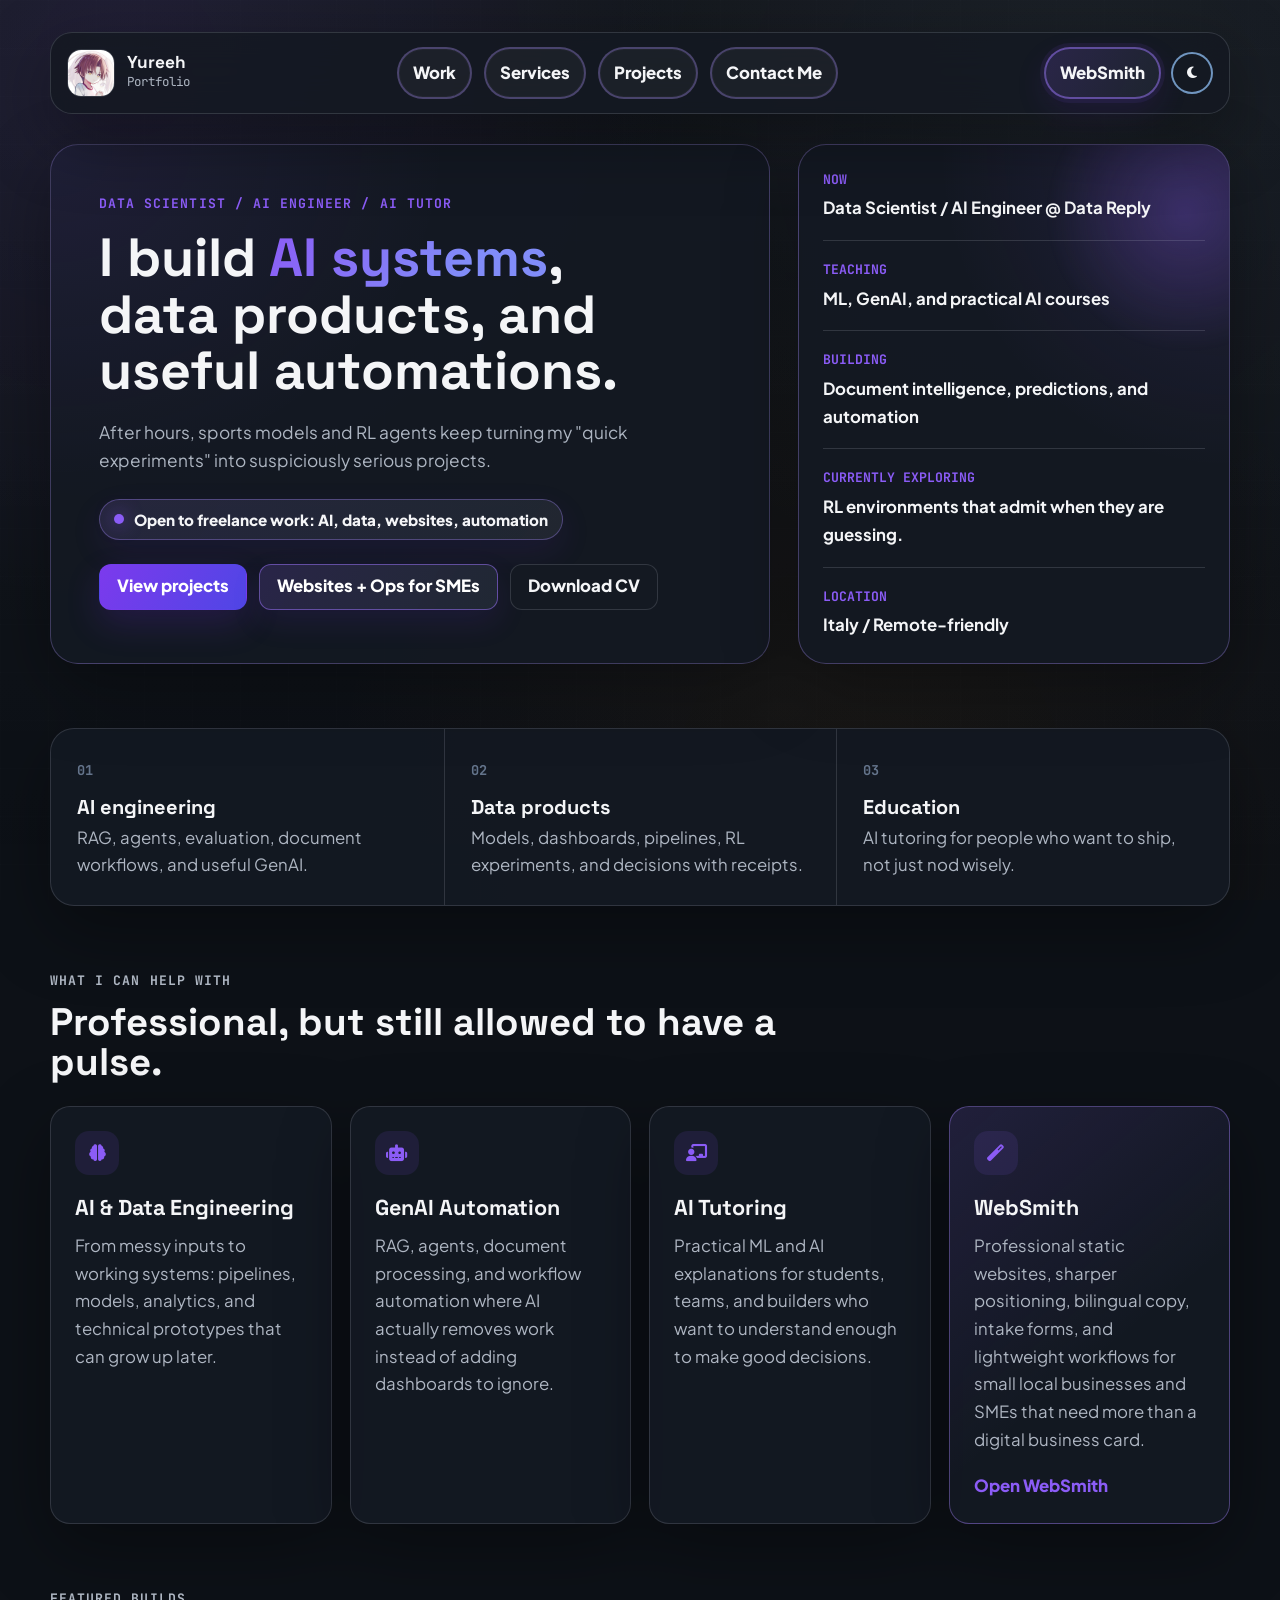
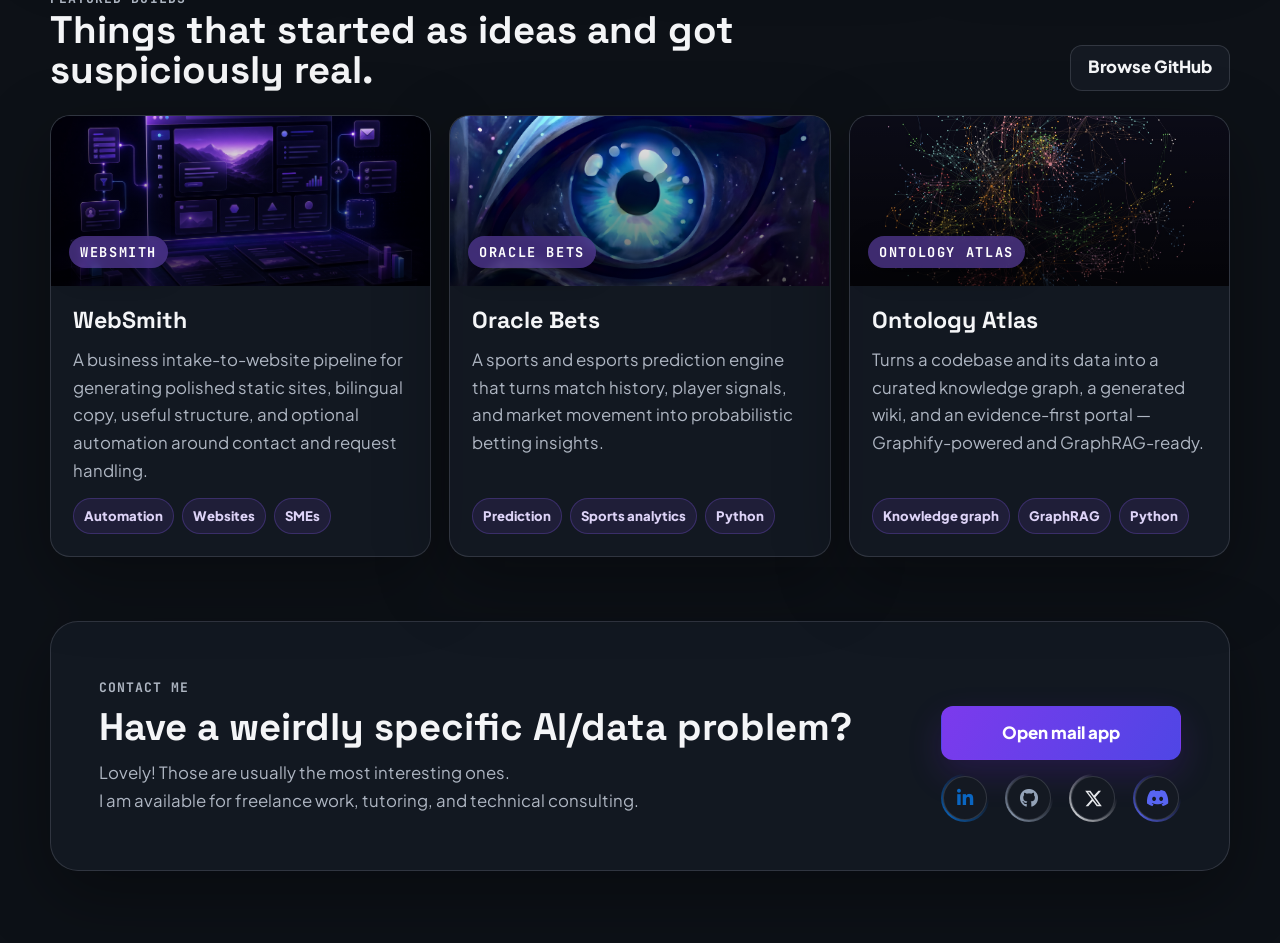
==== commit 88883397: "Spotlight Ontology Atlas + purple glow-up across homepage and Websmith - Spotlight reordered to WebS" ====
--- a/index.html
+++ b/index.html
@@ -55,7 +55,8 @@
           <div class="hero-content">
             <p class="eyebrow">Data Scientist / AI Engineer / AI Tutor</p>
             <h1 id="hero-title">
-              I build AI systems, data products, and useful automations.
+              I build <span class="accent">AI systems</span>, data products, and
+              useful automations.
             </h1>
             <p class="lead">
               After hours, sports models and RL agents keep turning my "quick
@@ -184,34 +185,6 @@
           <div class="projects-grid">
             <a
               class="project-card"
-              href="https://github.com/Yureehh/Oracle-Bets"
-              rel="noopener noreferrer"
-              target="_blank"
-              aria-label="OracleBets repository"
-            >
-              <div
-                class="project-thumb"
-                style="--thumb-image: url('../../data/oracle_bets.jpg')"
-              >
-                <span>OracleBets</span>
-              </div>
-              <div class="project-body">
-                <h3>OracleBets</h3>
-                <p>
-                  A sports and esports prediction engine that turns match
-                  history, player signals, and market movement into
-                  probabilistic betting insights.
-                </p>
-                <div class="tag-row">
-                  <span>Prediction</span>
-                  <span>Sports analytics</span>
-                  <span>Python</span>
-                </div>
-              </div>
-            </a>
-
-            <a
-              class="project-card"
               href="websmith/"
               aria-label="WebSmith page"
             >
@@ -238,28 +211,56 @@
 
             <a
               class="project-card"
-              href="https://github.com/Yureehh/Extractly"
-              rel="noopener noreferrer"
-              target="_blank"
-              aria-label="Extractly repository"
+              href="https://github.com/Yureehh/Oracle-Bets"
+              rel="noopener noreferrer"
+              target="_blank"
+              aria-label="Oracle Bets repository"
             >
               <div
                 class="project-thumb"
-                style="--thumb-image: url('../../data/extractly.jpg')"
+                style="--thumb-image: url('../../data/oracle_bets.jpg')"
               >
-                <span>Extractly</span>
+                <span>Oracle Bets</span>
               </div>
               <div class="project-body">
-                <h3>Extractly</h3>
+                <h3>Oracle Bets</h3>
                 <p>
-                  An AI-powered document intelligence system that classifies
-                  files, extracts schema-aware metadata, and turns messy
-                  documents into structured, traceable data.
+                  A sports and esports prediction engine that turns match
+                  history, player signals, and market movement into
+                  probabilistic betting insights.
                 </p>
                 <div class="tag-row">
-                  <span>GenAI</span>
-                  <span>Document AI</span>
-                  <span>Documents</span>
+                  <span>Prediction</span>
+                  <span>Sports analytics</span>
+                  <span>Python</span>
+                </div>
+              </div>
+            </a>
+
+            <a
+              class="project-card"
+              href="https://github.com/Yureehh/ontology_atlas"
+              rel="noopener noreferrer"
+              target="_blank"
+              aria-label="Ontology Atlas repository"
+            >
+              <div
+                class="project-thumb"
+                style="--thumb-image: url('../../data/ontology-atlas.jpg')"
+              >
+                <span>Ontology Atlas</span>
+              </div>
+              <div class="project-body">
+                <h3>Ontology Atlas</h3>
+                <p>
+                  Turns a codebase and its data into a curated knowledge graph,
+                  a generated wiki, and an evidence-first portal — Graphify-powered
+                  and GraphRAG-ready.
+                </p>
+                <div class="tag-row">
+                  <span>Knowledge graph</span>
+                  <span>GraphRAG</span>
+                  <span>Python</span>
                 </div>
               </div>
             </a>
@@ -376,6 +377,34 @@
             showToast(target, target.dataset.toast || "Copied");
           });
         });
+
+        // Subtle scroll-reveal for sections + cards (respects reduced motion).
+        const prefersReduced = window.matchMedia(
+          "(prefers-reduced-motion: reduce)"
+        ).matches;
+        const revealTargets = document.querySelectorAll(
+          ".section-heading, .project-card, .service-card, .work-strip > div, .signal-panel, .contact"
+        );
+        if (prefersReduced || !("IntersectionObserver" in window)) {
+          revealTargets.forEach((el) => el.classList.add("is-revealed"));
+        } else {
+          revealTargets.forEach((el, i) => {
+            el.classList.add("reveal-up");
+            el.style.transitionDelay = `${Math.min((i % 4) * 70, 210)}ms`;
+          });
+          const io = new IntersectionObserver(
+            (entries, obs) => {
+              entries.forEach((entry) => {
+                if (entry.isIntersecting) {
+                  entry.target.classList.add("is-revealed");
+                  obs.unobserve(entry.target);
+                }
+              });
+            },
+            { rootMargin: "0px 0px -8% 0px", threshold: 0.12 }
+          );
+          revealTargets.forEach((el) => io.observe(el));
+        }
       });
     </script>
   </body>
--- a/assets/css/main.css
+++ b/assets/css/main.css
@@ -230,7 +230,7 @@
 }
 
 .eyebrow {
-  color: var(--accent-2);
+  color: var(--accent);
   font-family: "JetBrains Mono", monospace;
   font-size: 0.82rem;
   font-weight: 700;
@@ -996,3 +996,99 @@
     grid-template-columns: 1fr;
   }
 }
+
+/* ============================================================
+   Purple glow-up — depth, brand accents, motion (additive)
+   ============================================================ */
+
+/* Headline gets a subtle gradient-purple emphasis word treatment via .accent */
+h1 .accent,
+.section-heading h2 .accent {
+  background: linear-gradient(120deg, var(--accent), #818cf8 70%);
+  -webkit-background-clip: text;
+  background-clip: text;
+  -webkit-text-fill-color: transparent;
+}
+
+/* Hero panel: faint purple wash + crisper edge */
+.hero-content {
+  position: relative;
+  background:
+    radial-gradient(120% 140% at 0% 0%, color-mix(in srgb, var(--accent) 10%, transparent), transparent 46%),
+    var(--bg-card);
+  border-color: color-mix(in srgb, var(--accent) 16%, var(--border));
+}
+
+/* Stronger, on-brand signal panel glow */
+.signal-panel {
+  background:
+    radial-gradient(130% 120% at 100% 0%, color-mix(in srgb, var(--accent) 13%, transparent), transparent 52%),
+    var(--bg-card);
+  border-color: color-mix(in srgb, var(--accent) 20%, var(--border));
+}
+.signal-panel::before {
+  width: 280px;
+  height: 280px;
+  background: radial-gradient(circle, color-mix(in srgb, var(--accent) 26%, transparent), transparent 70%);
+  filter: blur(2px);
+}
+
+/* Buttons: warmer purple glow that intensifies on hover */
+.btn.primary:hover {
+  box-shadow: 0 18px 44px color-mix(in srgb, var(--accent) 42%, transparent);
+}
+
+/* Project cards: lift + purple ring + image zoom */
+.project-card {
+  position: relative;
+  transition: transform 0.28s ease, box-shadow 0.28s ease, border-color 0.28s ease;
+}
+.project-card:hover {
+  border-color: color-mix(in srgb, var(--accent) 55%, var(--border));
+  box-shadow:
+    0 26px 60px rgba(0, 0, 0, 0.34),
+    0 0 0 1px color-mix(in srgb, var(--accent) 40%, transparent),
+    0 18px 50px color-mix(in srgb, var(--accent) 26%, transparent);
+}
+.project-thumb {
+  transition: transform 0.5s cubic-bezier(0.2, 0.7, 0.2, 1);
+  will-change: transform;
+}
+.project-card:hover .project-thumb {
+  transform: scale(1.07);
+}
+.project-thumb span {
+  padding: 5px 11px;
+  border-radius: 999px;
+  background: color-mix(in srgb, var(--accent) 42%, rgba(8, 10, 18, 0.55));
+  box-shadow: 0 8px 22px rgba(0, 0, 0, 0.4);
+  backdrop-filter: blur(3px);
+}
+
+/* Tag pills: subtle purple identity */
+.tag-row span {
+  border: 1px solid color-mix(in srgb, var(--accent) 26%, transparent);
+  color: color-mix(in srgb, var(--text-primary) 78%, var(--accent));
+}
+
+/* Scroll-reveal (JS adds .is-revealed). Respect reduced motion. */
+.reveal-up {
+  opacity: 0;
+  transform: translateY(20px);
+  transition: opacity 0.6s ease, transform 0.6s cubic-bezier(0.2, 0.7, 0.2, 1);
+}
+.reveal-up.is-revealed {
+  opacity: 1;
+  transform: none;
+}
+@media (prefers-reduced-motion: reduce) {
+  .reveal-up,
+  .reveal-up.is-revealed {
+    opacity: 1;
+    transform: none;
+    transition: none;
+  }
+  .project-card:hover .project-thumb {
+    transform: none;
+  }
+}
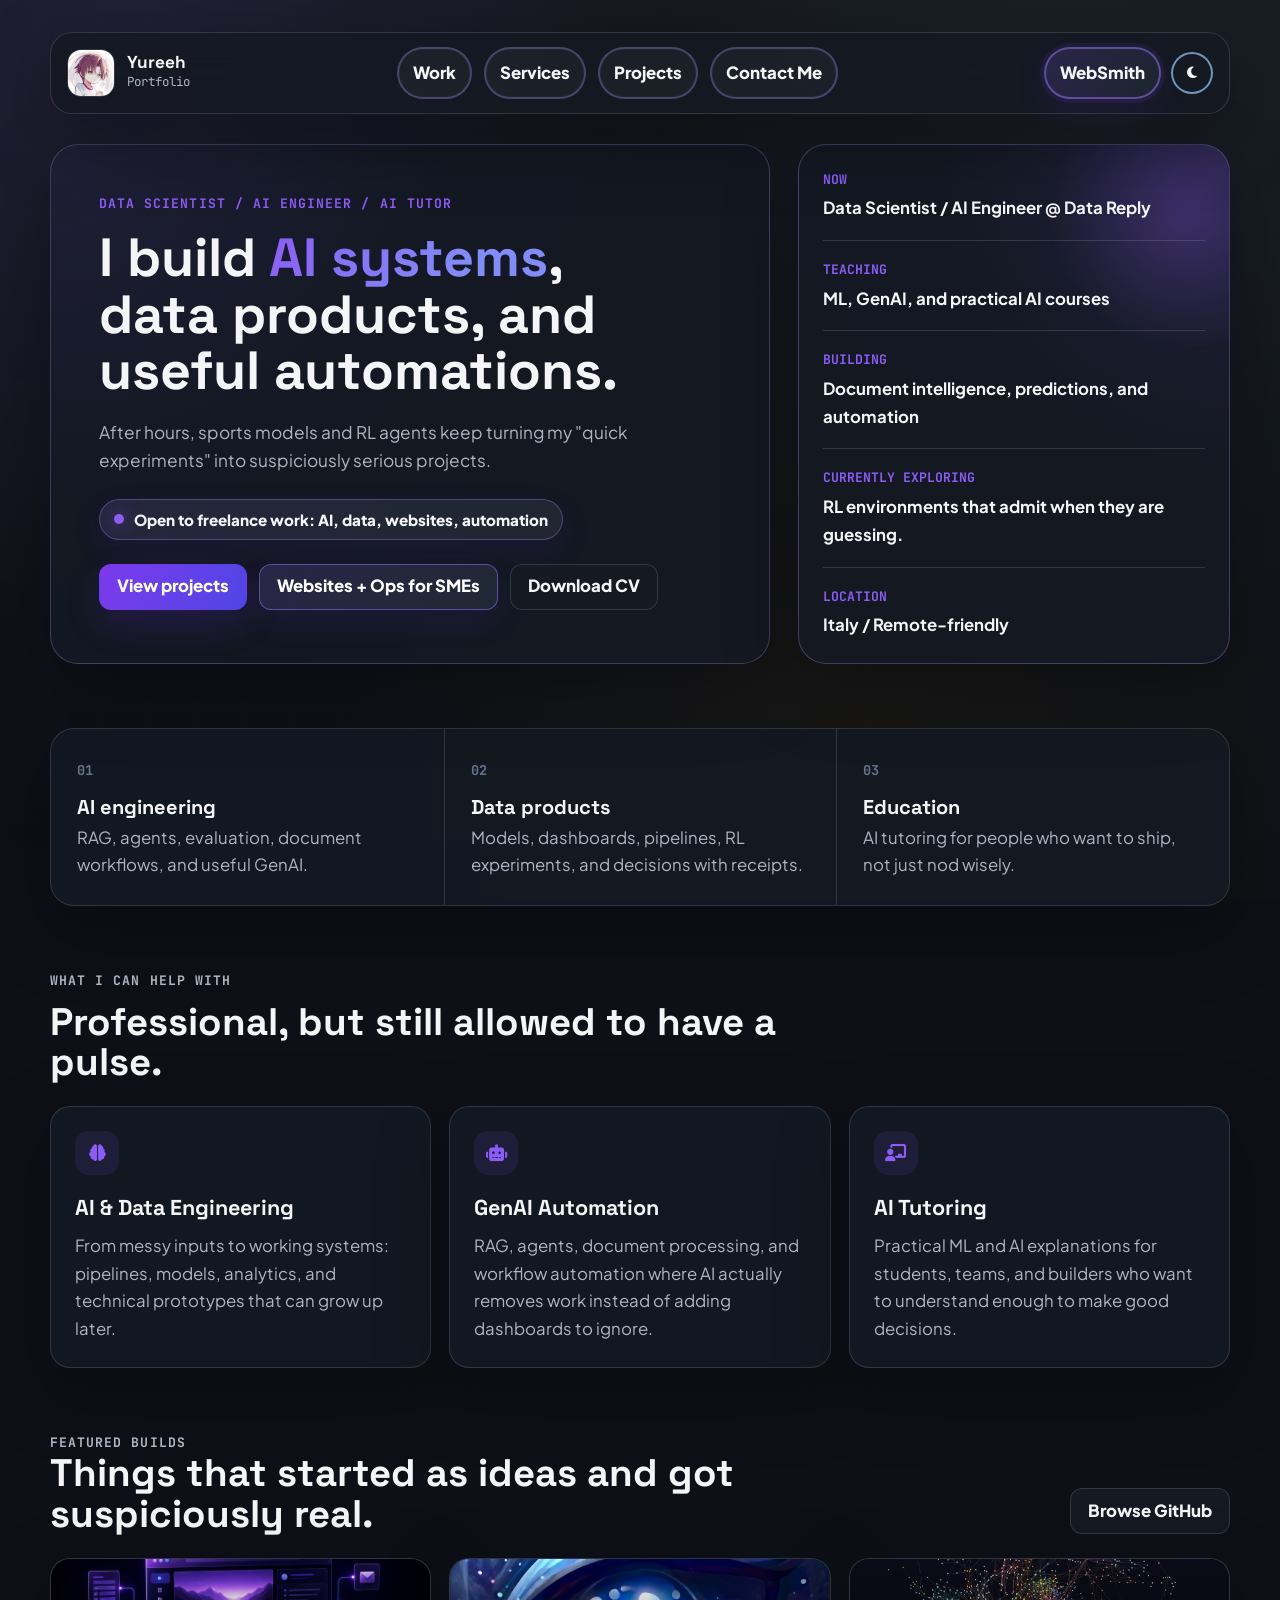
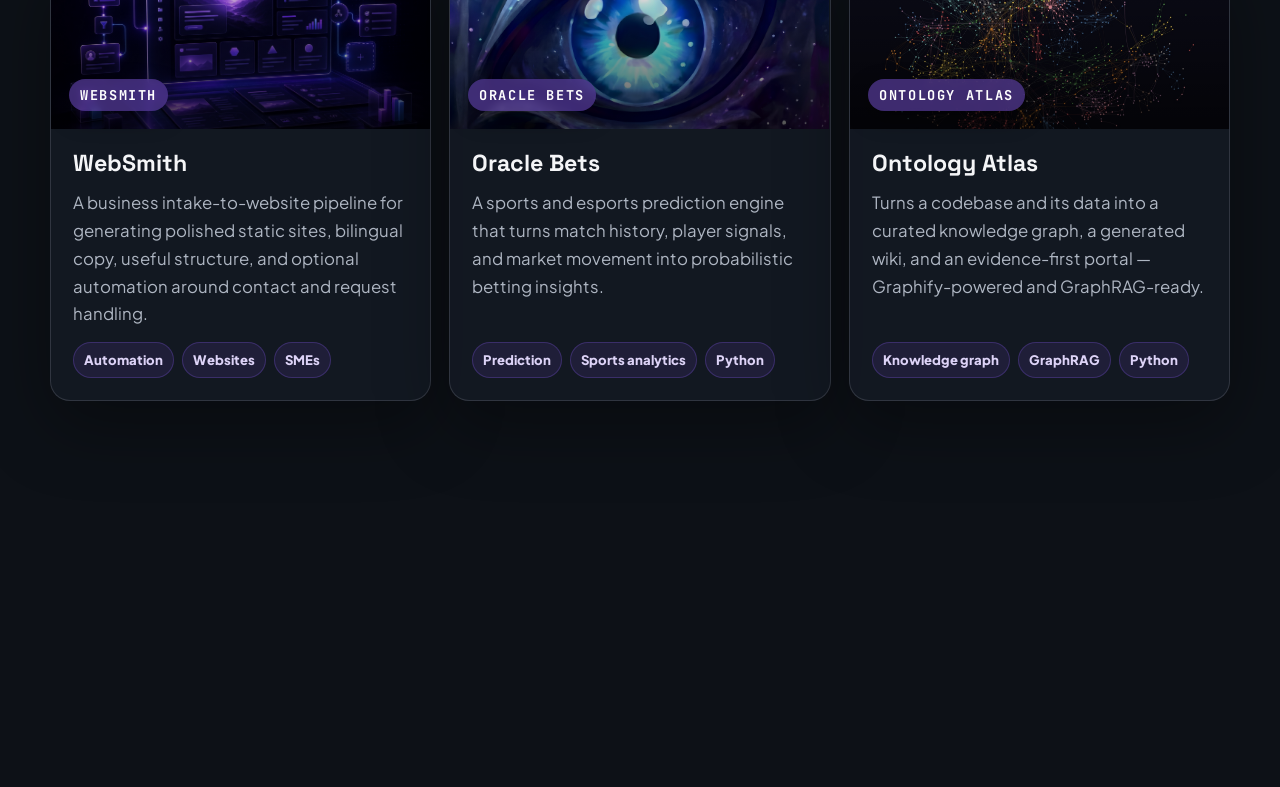
==== commit 51641d80: "Trim redundant WebSmith mention: drop Services-section card WebSmith was surfaced four times on the " ====
--- a/index.html
+++ b/index.html
@@ -153,17 +153,6 @@
                 builders who want to understand enough to make good decisions.
               </p>
             </article>
-            <article class="service-card service-highlight">
-              <i class="fas fa-magic" aria-hidden="true"></i>
-              <h3>WebSmith</h3>
-              <p>
-                Professional static websites, sharper positioning, bilingual
-                copy, intake forms, and lightweight workflows for small
-                local businesses and SMEs that need more than a digital business
-                card.
-              </p>
-              <a href="websmith/">Open WebSmith</a>
-            </article>
           </div>
         </section>
 
--- a/assets/css/main.css
+++ b/assets/css/main.css
@@ -462,7 +462,7 @@
 .service-grid,
 .projects-grid {
   display: grid;
-  grid-template-columns: repeat(4, 1fr);
+  grid-template-columns: repeat(3, 1fr);
   gap: 18px;
 }
 
@@ -856,8 +856,8 @@
   }
 
   .theme-toggle {
-    width: 40px;
-    height: 40px;
+    width: 44px;
+    height: 44px;
   }
 
   main {
@@ -894,17 +894,17 @@
 
   .hero-actions {
     display: grid;
-    grid-template-columns: 1fr 1fr;
+    grid-template-columns: 1fr;
     gap: 10px;
     margin-top: 22px;
   }
 
-  .hero-actions .btn:first-child {
-    grid-column: 1 / -1;
+  .hero-actions .btn {
+    width: 100%;
   }
 
   .btn {
-    min-height: 48px;
+    min-height: 50px;
   }
 
   .signal-panel {
@@ -963,7 +963,8 @@
   }
 
   .project-thumb {
-    min-height: 128px;
+    min-height: 0;
+    aspect-ratio: 16 / 9;
   }
 
   .hero-content,
@@ -994,6 +995,45 @@
 
   .service-grid {
     grid-template-columns: 1fr;
+  }
+}
+
+/* Small phones (portrait): tighten rhythm so nothing feels cramped */
+@media (max-width: 400px) {
+  .page {
+    width: min(100% - 20px, 1180px);
+  }
+
+  main {
+    gap: 34px;
+  }
+
+  .hero-content,
+  .signal-panel,
+  .service-card,
+  .project-body,
+  .contact {
+    padding: 18px;
+  }
+
+  h1 {
+    font-size: clamp(1.78rem, 9.2vw, 2.2rem);
+  }
+
+  .lead {
+    font-size: 0.96rem;
+  }
+
+  .availability-pill {
+    font-size: 0.84rem;
+  }
+
+  .project-thumb {
+    aspect-ratio: 16 / 10;
+  }
+
+  .tag-row span {
+    font-size: 0.78rem;
   }
 }
 
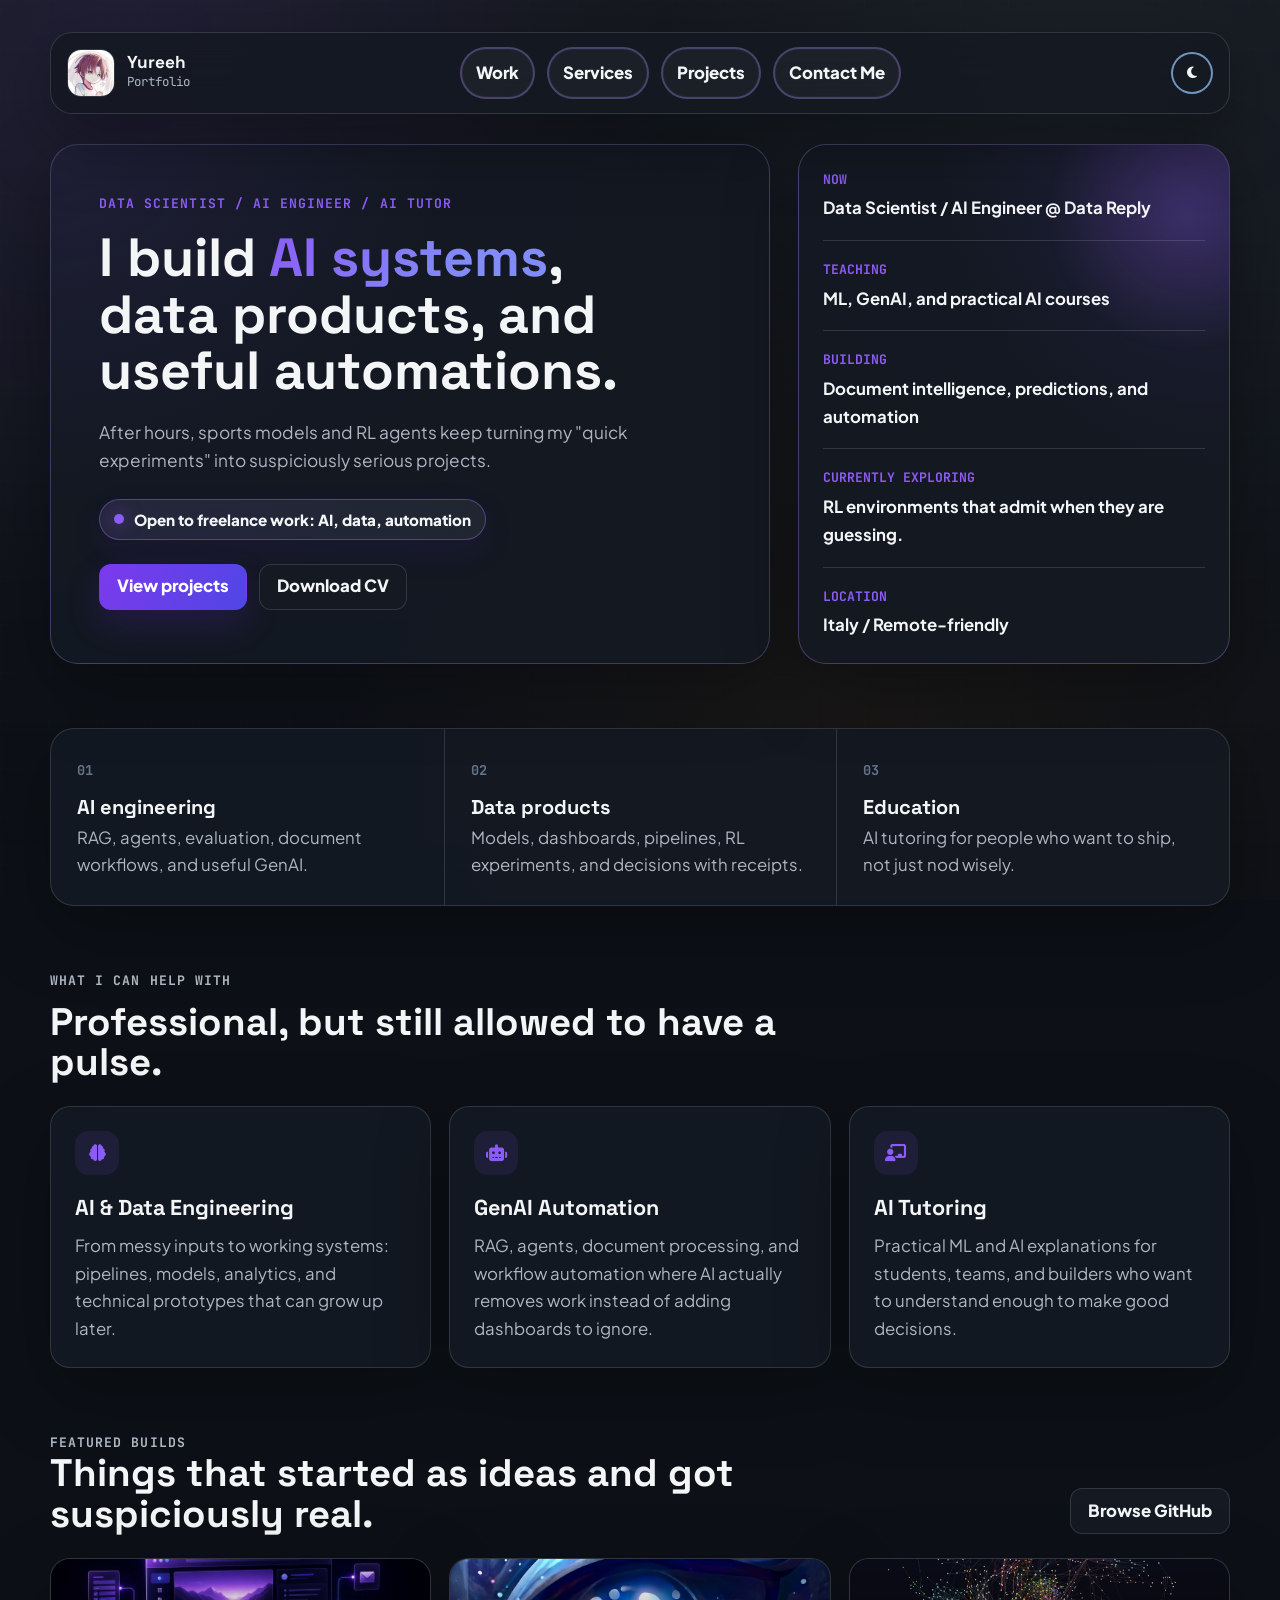
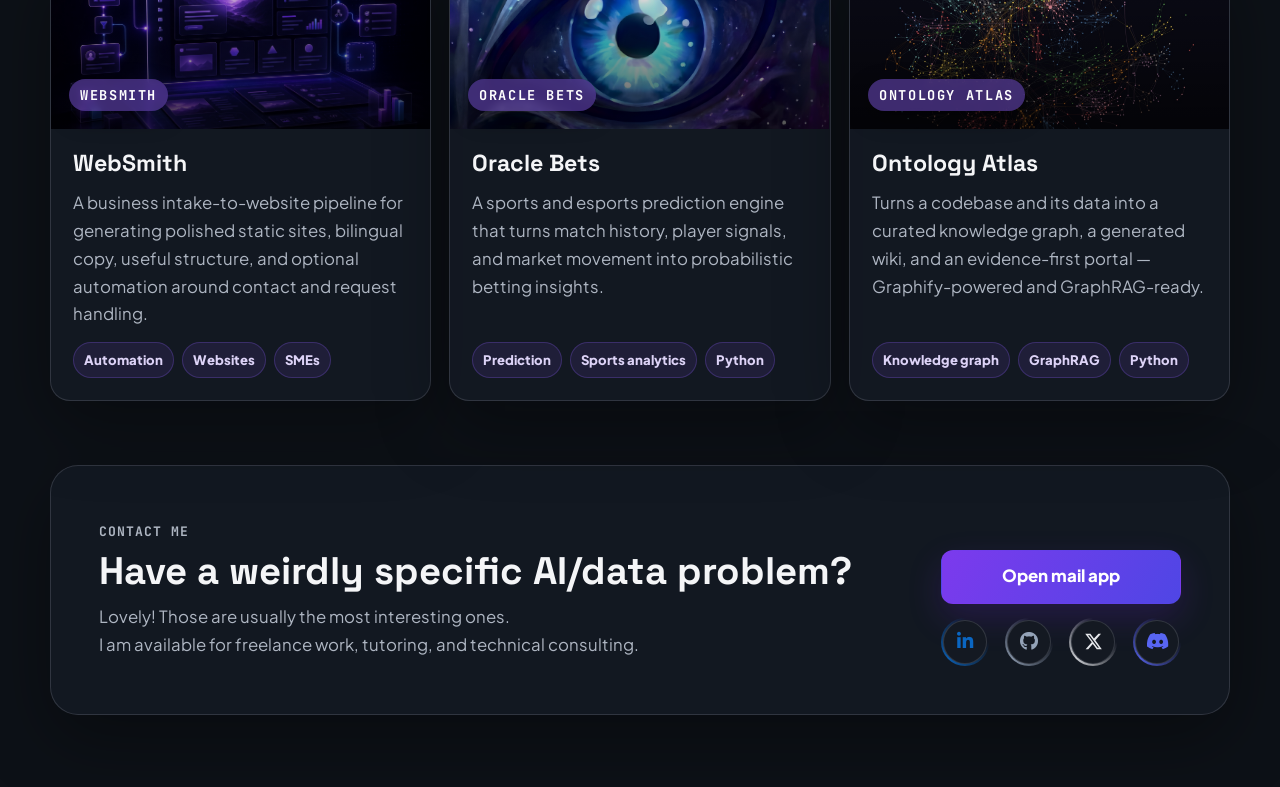
==== commit 917b0b7f: "De-emphasize WebSmith on portfolio" ====
--- a/index.html
+++ b/index.html
@@ -1,4 +1,4 @@
-<!DOCTYPE html>
+<!doctype html>
 <html lang="en" xml:lang="en">
   <head>
     <title>Juri Fabbri | Data Scientist & AI Engineer</title>
@@ -13,12 +13,7 @@
     />
     <link rel="stylesheet" href="assets/css/fontawesome-all.min.css" />
     <link rel="stylesheet" href="assets/css/main.css?v=18" />
-    <link
-      rel="icon"
-      type="image/svg+xml"
-      sizes="any"
-      href="/favicon.svg?v=4"
-    />
+    <link rel="icon" type="image/svg+xml" sizes="any" href="/favicon.svg?v=4" />
   </head>
   <body class="is-preload" data-theme="dark">
     <div class="page">
@@ -43,7 +38,6 @@
         </nav>
 
         <div class="header-actions">
-          <a class="nav-cta" href="websmith/">WebSmith</a>
           <button class="theme-toggle" type="button" aria-label="Toggle theme">
             <i class="toggle-icon fas fa-moon" aria-hidden="true"></i>
           </button>
@@ -64,13 +58,10 @@
             </p>
             <div class="availability-pill">
               <span class="status-dot" aria-hidden="true"></span>
-              Open to freelance work: AI, data, websites, automation
+              Open to freelance work: AI, data, automation
             </div>
             <div class="hero-actions">
               <a class="btn primary" href="#projects">View projects</a>
-              <a class="btn secondary" href="websmith/"
-                >Websites + Ops for SMEs</a
-              >
               <a class="btn subtle" href="data/Juri_Fabbri_Resume.pdf" download
                 >Download CV</a
               >
@@ -93,9 +84,7 @@
               </div>
               <div>
                 <dt>Currently exploring</dt>
-                <dd>
-                  RL environments that admit when they are guessing.
-                </dd>
+                <dd>RL environments that admit when they are guessing.</dd>
               </div>
               <div>
                 <dt>Location</dt>
@@ -109,12 +98,17 @@
           <div>
             <span>01</span>
             <strong>AI engineering</strong>
-            <p>RAG, agents, evaluation, document workflows, and useful GenAI.</p>
+            <p>
+              RAG, agents, evaluation, document workflows, and useful GenAI.
+            </p>
           </div>
           <div>
             <span>02</span>
             <strong>Data products</strong>
-            <p>Models, dashboards, pipelines, RL experiments, and decisions with receipts.</p>
+            <p>
+              Models, dashboards, pipelines, RL experiments, and decisions with
+              receipts.
+            </p>
           </div>
           <div>
             <span>03</span>
@@ -172,14 +166,10 @@
           </div>
 
           <div class="projects-grid">
-            <a
-              class="project-card"
-              href="websmith/"
-              aria-label="WebSmith page"
-            >
+            <a class="project-card" href="websmith/" aria-label="WebSmith page">
               <div
                 class="project-thumb"
-                style="--thumb-image: url('../../data/websmith.jpg')"
+                style="--thumb-image: url(&quot;../../data/websmith.jpg&quot;)"
               >
                 <span>WebSmith</span>
               </div>
@@ -207,7 +197,9 @@
             >
               <div
                 class="project-thumb"
-                style="--thumb-image: url('../../data/oracle_bets.jpg')"
+                style="
+                  --thumb-image: url(&quot;../../data/oracle_bets.jpg&quot;);
+                "
               >
                 <span>Oracle Bets</span>
               </div>
@@ -235,7 +227,9 @@
             >
               <div
                 class="project-thumb"
-                style="--thumb-image: url('../../data/ontology-atlas.jpg')"
+                style="
+                  --thumb-image: url(&quot;../../data/ontology-atlas.jpg&quot;);
+                "
               >
                 <span>Ontology Atlas</span>
               </div>
@@ -243,8 +237,8 @@
                 <h3>Ontology Atlas</h3>
                 <p>
                   Turns a codebase and its data into a curated knowledge graph,
-                  a generated wiki, and an evidence-first portal — Graphify-powered
-                  and GraphRAG-ready.
+                  a generated wiki, and an evidence-first portal —
+                  Graphify-powered and GraphRAG-ready.
                 </p>
                 <div class="tag-row">
                   <span>Knowledge graph</span>
@@ -369,10 +363,10 @@
 
         // Subtle scroll-reveal for sections + cards (respects reduced motion).
         const prefersReduced = window.matchMedia(
-          "(prefers-reduced-motion: reduce)"
+          "(prefers-reduced-motion: reduce)",
         ).matches;
         const revealTargets = document.querySelectorAll(
-          ".section-heading, .project-card, .service-card, .work-strip > div, .signal-panel, .contact"
+          ".section-heading, .project-card, .service-card, .work-strip > div, .signal-panel, .contact",
         );
         if (prefersReduced || !("IntersectionObserver" in window)) {
           revealTargets.forEach((el) => el.classList.add("is-revealed"));
@@ -390,7 +384,7 @@
                 }
               });
             },
-            { rootMargin: "0px 0px -8% 0px", threshold: 0.12 }
+            { rootMargin: "0px 0px -8% 0px", threshold: 0.12 },
           );
           revealTargets.forEach((el) => io.observe(el));
         }
--- a/assets/css/main.css
+++ b/assets/css/main.css
@@ -144,8 +144,7 @@
   gap: 12px;
 }
 
-.site-nav a,
-.nav-cta {
+.site-nav a {
   border-radius: 999px;
   color: var(--text-primary);
   font-size: 1.05rem;
@@ -161,8 +160,7 @@
   box-shadow: inset 0 0 0 1px rgba(255, 255, 255, 0.025);
 }
 
-.site-nav a:hover,
-.nav-cta:hover {
+.site-nav a:hover {
   background: var(--soft);
   color: var(--text-primary);
 }
@@ -172,17 +170,6 @@
   align-items: center;
   justify-content: flex-end;
   gap: 10px;
-}
-
-.nav-cta {
-  border: 2px solid color-mix(in srgb, var(--accent) 44%, var(--border));
-  background:
-    linear-gradient(120deg, rgba(139, 92, 246, 0.18), rgba(100, 116, 139, 0.12)),
-    var(--bg-elevated);
-  color: var(--text-primary);
-  box-shadow:
-    0 0 0 4px rgba(139, 92, 246, 0.08),
-    0 12px 32px rgba(109, 40, 217, 0.12);
 }
 
 .theme-toggle {
@@ -848,13 +835,6 @@
     gap: 8px;
   }
 
-  .nav-cta {
-    flex: 0 0 auto;
-    padding: 9px 12px;
-    font-size: 0.92rem;
-    text-align: center;
-  }
-
   .theme-toggle {
     width: 44px;
     height: 44px;
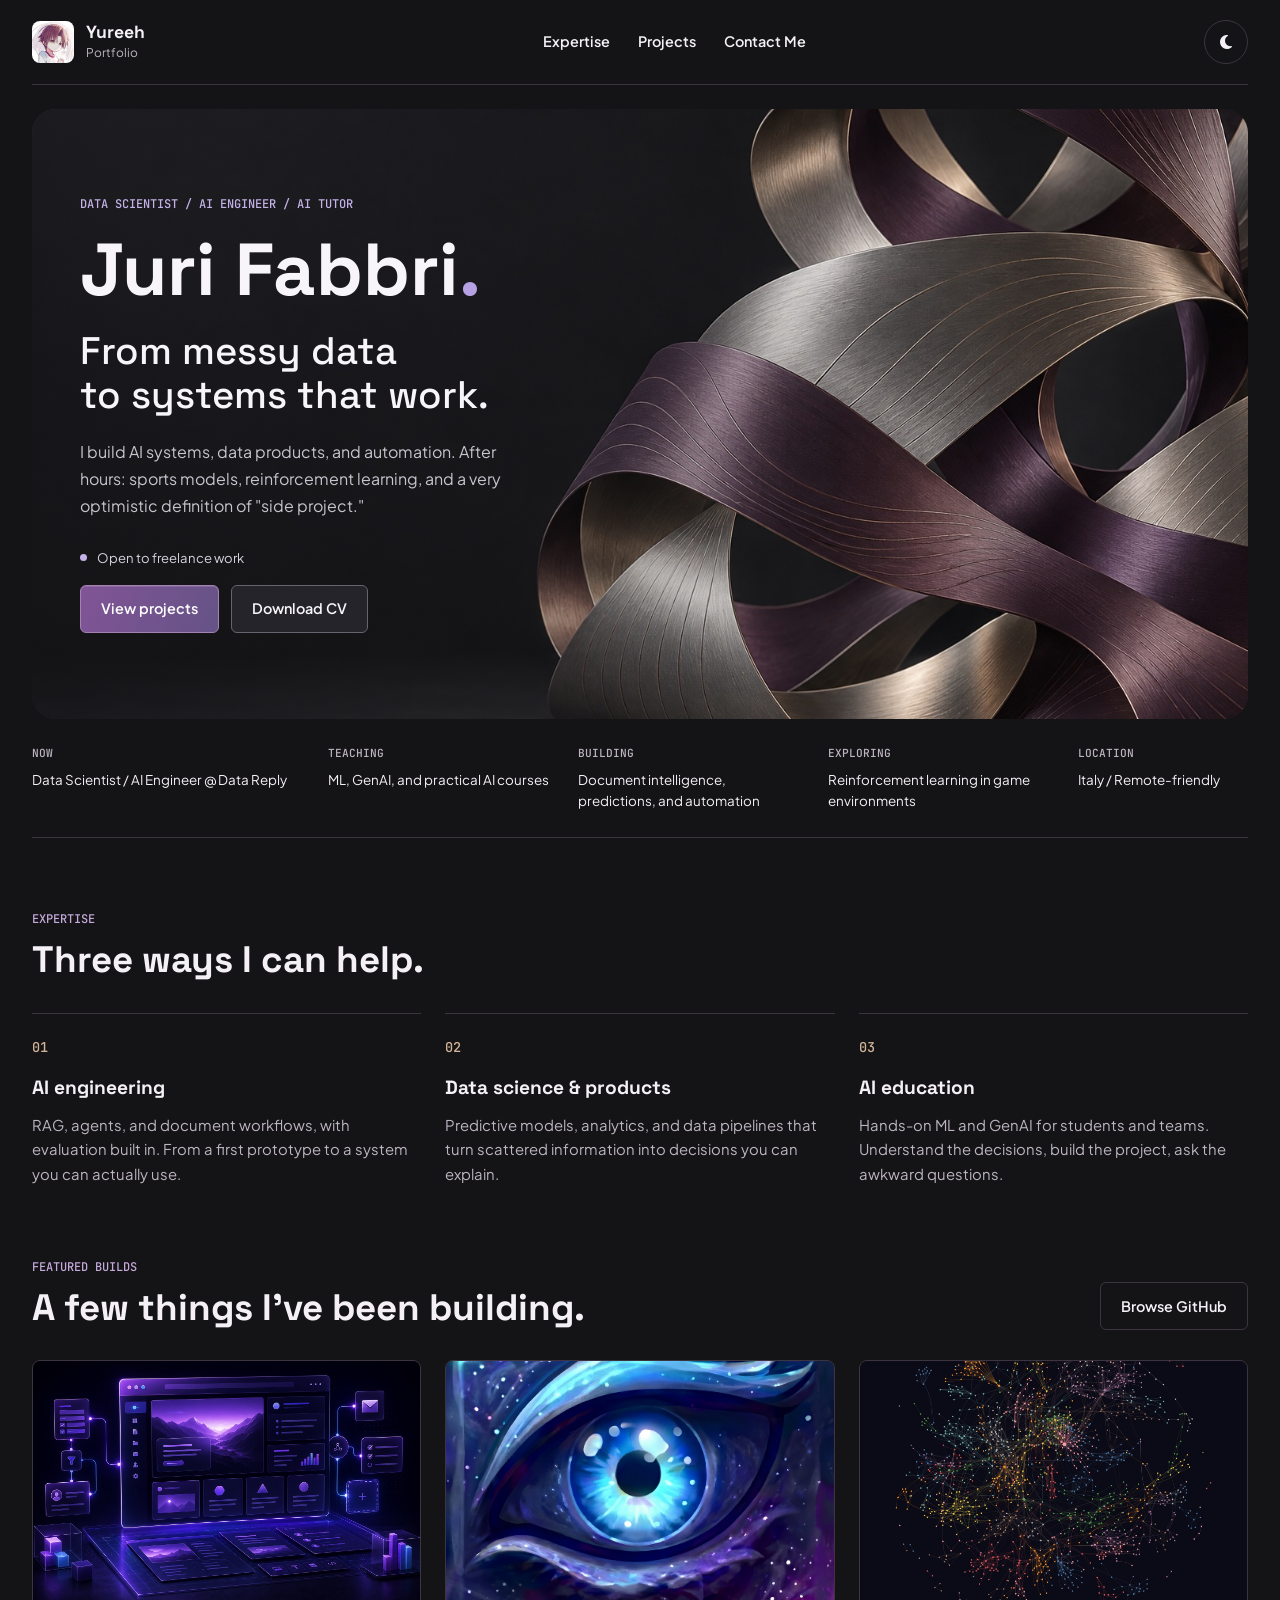
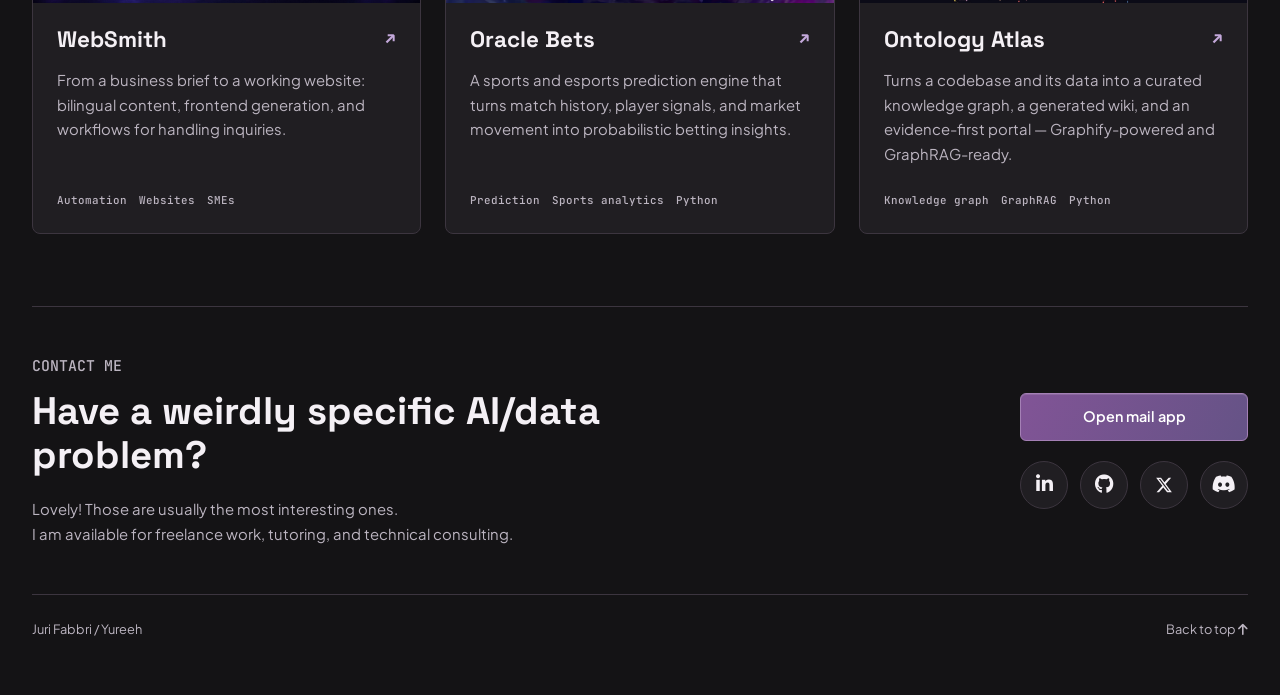
==== commit 8da47267: "Refine portfolio with an editorial hero and clearer expertise Replace the portrait hero with a custo" ====
--- a/index.html
+++ b/index.html
@@ -5,14 +5,14 @@
     <meta charset="utf-8" />
     <meta
       name="viewport"
-      content="width=device-width, initial-scale=1, user-scalable=no"
+      content="width=device-width, initial-scale=1"
     />
     <meta
       name="description"
       content="Juri Fabbri, aka Yureeh. Data Scientist and AI Engineer building AI systems, automation workflows, data products, and suspiciously serious side projects."
     />
     <link rel="stylesheet" href="assets/css/fontawesome-all.min.css" />
-    <link rel="stylesheet" href="assets/css/main.css?v=18" />
+    <link rel="stylesheet" href="assets/css/main.css?v=20" />
     <link rel="icon" type="image/svg+xml" sizes="any" href="/favicon.svg?v=4" />
   </head>
   <body class="is-preload" data-theme="dark">
@@ -31,8 +31,7 @@
         </a>
 
         <nav class="site-nav" aria-label="Main navigation">
-          <a href="#work">Work</a>
-          <a href="#services">Services</a>
+          <a href="#services">Expertise</a>
           <a href="#projects">Projects</a>
           <a href="#contact">Contact Me</a>
         </nav>
@@ -48,17 +47,15 @@
         <section class="hero" aria-labelledby="hero-title">
           <div class="hero-content">
             <p class="eyebrow">Data Scientist / AI Engineer / AI Tutor</p>
-            <h1 id="hero-title">
-              I build <span class="accent">AI systems</span>, data products, and
-              useful automations.
-            </h1>
+            <h1 id="hero-title">Juri Fabbri<span class="name-period">.</span></h1>
+            <p class="hero-statement">From messy data<br />to systems that work.</p>
             <p class="lead">
-              After hours, sports models and RL agents keep turning my "quick
-              experiments" into suspiciously serious projects.
+              I build AI systems, data products, and automation. After hours:
+              sports models, reinforcement learning, and a very optimistic definition of "side project."
             </p>
             <div class="availability-pill">
               <span class="status-dot" aria-hidden="true"></span>
-              Open to freelance work: AI, data, automation
+              Open to freelance work
             </div>
             <div class="hero-actions">
               <a class="btn primary" href="#projects">View projects</a>
@@ -68,6 +65,8 @@
             </div>
           </div>
 
+        </section>
+
           <aside class="signal-panel" aria-label="Current focus">
             <dl class="signal-list">
               <div>
@@ -83,8 +82,8 @@
                 <dd>Document intelligence, predictions, and automation</dd>
               </div>
               <div>
-                <dt>Currently exploring</dt>
-                <dd>RL environments that admit when they are guessing.</dd>
+                <dt>Exploring</dt>
+                <dd>Reinforcement learning in game environments</dd>
               </div>
               <div>
                 <dt>Location</dt>
@@ -92,59 +91,35 @@
               </div>
             </dl>
           </aside>
-        </section>
-
-        <section class="work-strip" id="work" aria-label="Professional focus">
-          <div>
-            <span>01</span>
-            <strong>AI engineering</strong>
-            <p>
-              RAG, agents, evaluation, document workflows, and useful GenAI.
-            </p>
-          </div>
-          <div>
-            <span>02</span>
-            <strong>Data products</strong>
-            <p>
-              Models, dashboards, pipelines, RL experiments, and decisions with
-              receipts.
-            </p>
-          </div>
-          <div>
-            <span>03</span>
-            <strong>Education</strong>
-            <p>AI tutoring for people who want to ship, not just nod wisely.</p>
-          </div>
-        </section>
 
         <section class="services" id="services">
           <div class="section-heading">
-            <p class="eyebrow">What I can help with</p>
-            <h2>Professional, but still allowed to have a pulse.</h2>
+            <p class="eyebrow">Expertise</p>
+            <h2>Three ways I can help.</h2>
           </div>
           <div class="service-grid">
             <article class="service-card">
-              <i class="fas fa-brain" aria-hidden="true"></i>
-              <h3>AI & Data Engineering</h3>
+              <span class="service-number" aria-hidden="true">01</span>
+              <h3>AI engineering</h3>
               <p>
-                From messy inputs to working systems: pipelines, models,
-                analytics, and technical prototypes that can grow up later.
+                RAG, agents, and document workflows, with evaluation built in.
+                From a first prototype to a system you can actually use.
               </p>
             </article>
             <article class="service-card">
-              <i class="fas fa-robot" aria-hidden="true"></i>
-              <h3>GenAI Automation</h3>
+              <span class="service-number" aria-hidden="true">02</span>
+              <h3>Data science & products</h3>
               <p>
-                RAG, agents, document processing, and workflow automation where
-                AI actually removes work instead of adding dashboards to ignore.
+                Predictive models, analytics, and data pipelines that turn
+                scattered information into decisions you can explain.
               </p>
             </article>
             <article class="service-card">
-              <i class="fas fa-chalkboard-teacher" aria-hidden="true"></i>
-              <h3>AI Tutoring</h3>
+              <span class="service-number" aria-hidden="true">03</span>
+              <h3>AI education</h3>
               <p>
-                Practical ML and AI explanations for students, teams, and
-                builders who want to understand enough to make good decisions.
+                Hands-on ML and GenAI for students and teams. Understand the
+                decisions, build the project, ask the awkward questions.
               </p>
             </article>
           </div>
@@ -154,7 +129,7 @@
           <div class="section-heading split">
             <div>
               <p class="eyebrow">Featured builds</p>
-              <h2>Things that started as ideas and got suspiciously real.</h2>
+              <h2>A few things I've been building.</h2>
             </div>
             <a
               class="btn subtle"
@@ -176,9 +151,8 @@
               <div class="project-body">
                 <h3>WebSmith</h3>
                 <p>
-                  A business intake-to-website pipeline for generating polished
-                  static sites, bilingual copy, useful structure, and optional
-                  automation around contact and request handling.
+                  From a business brief to a working website: bilingual content,
+                  frontend generation, and workflows for handling inquiries.
                 </p>
                 <div class="tag-row">
                   <span>Automation</span>
@@ -311,6 +285,7 @@
           </div>
         </section>
       </main>
+      <footer class="site-footer"><span>Juri Fabbri / Yureeh</span><a href="#top">Back to top <i class="fas fa-arrow-up" aria-hidden="true"></i></a></footer>
     </div>
 
     <script>
@@ -338,6 +313,7 @@
         const showToast = (target, message) => {
           const toast = document.createElement("div");
           toast.className = "copy-toast";
+          toast.setAttribute("role", "status");
           const copiedText = target.dataset.copy;
           toast.innerHTML = copiedText
             ? `<strong>${message}</strong><span>${copiedText}</span>`
@@ -351,43 +327,20 @@
         };
 
         document.querySelectorAll("[data-copy]").forEach((target) => {
-          target.addEventListener("click", () => {
+          target.addEventListener("click", async () => {
             const text = target.dataset.copy;
             if (!text) return;
             if (navigator.clipboard && window.isSecureContext) {
-              navigator.clipboard.writeText(text).catch(() => {});
+              try {
+                await navigator.clipboard.writeText(text);
+                showToast(target, target.dataset.toast || "Copied");
+                return;
+              } catch {}
             }
-            showToast(target, target.dataset.toast || "Copied");
+            showToast(target, "You can reach me here");
           });
         });
 
-        // Subtle scroll-reveal for sections + cards (respects reduced motion).
-        const prefersReduced = window.matchMedia(
-          "(prefers-reduced-motion: reduce)",
-        ).matches;
-        const revealTargets = document.querySelectorAll(
-          ".section-heading, .project-card, .service-card, .work-strip > div, .signal-panel, .contact",
-        );
-        if (prefersReduced || !("IntersectionObserver" in window)) {
-          revealTargets.forEach((el) => el.classList.add("is-revealed"));
-        } else {
-          revealTargets.forEach((el, i) => {
-            el.classList.add("reveal-up");
-            el.style.transitionDelay = `${Math.min((i % 4) * 70, 210)}ms`;
-          });
-          const io = new IntersectionObserver(
-            (entries, obs) => {
-              entries.forEach((entry) => {
-                if (entry.isIntersecting) {
-                  entry.target.classList.add("is-revealed");
-                  obs.unobserve(entry.target);
-                }
-              });
-            },
-            { rootMargin: "0px 0px -8% 0px", threshold: 0.12 },
-          );
-          revealTargets.forEach((el) => io.observe(el));
-        }
       });
     </script>
   </body>
--- a/assets/css/main.css
+++ b/assets/css/main.css
@@ -1,1114 +1,168 @@
-@import url("https://fonts.googleapis.com/css2?family=JetBrains+Mono:wght@500;700&family=Plus+Jakarta+Sans:wght@400;500;600;700;800&family=Space+Grotesk:wght@500;600;700&display=swap");
+@import url("https://fonts.googleapis.com/css2?family=JetBrains+Mono:wght@500;700&family=Plus+Jakarta+Sans:wght@400;500;600;700&family=Space+Grotesk:wght@500;600;700&display=swap");
 
-* {
-  box-sizing: border-box;
-  margin: 0;
-  padding: 0;
+* { box-sizing: border-box; margin: 0; padding: 0; }
+:root { color-scheme: dark; scroll-behavior: smooth; scroll-padding-top: 110px; }
+body {
+  --bg: #141315; --bg-elevated: #201e22; --text-primary: #f4f0f5;
+  --text-secondary: #bcb5c1; --accent: #c4a9db; --border: #3c353f; --detail: #d1b498;
+  background: var(--bg); color: var(--text-primary);
+  font-family: "Plus Jakarta Sans", system-ui, sans-serif; font-size: 1rem; line-height: 1.65;
 }
-
-:root {
-  color-scheme: dark;
-  scroll-behavior: smooth;
+body[data-theme="light"] {
+  color-scheme: light; --bg: #f7f6f8; --bg-elevated: #ffffff;
+  --text-primary: #29232e; --text-secondary: #6a606f; --accent: #76518d; --border: #ddd6e1; --detail: #93643d;
 }
-
-body {
-  min-height: 100vh;
-  background: var(--bg);
-  color: var(--text-primary);
-  font-family: "Plus Jakarta Sans", system-ui, -apple-system, sans-serif;
-  font-size: 1.05rem;
-  line-height: 1.65;
-  transition: background 0.25s ease, color 0.25s ease;
+a { color: inherit; }
+button { font: inherit; }
+a, button { -webkit-tap-highlight-color: transparent; }
+:focus-visible { outline: 3px solid var(--accent); outline-offset: 5px; }
+.page { width: min(1240px, calc(100% - 64px)); margin: auto; }
+.site-header {
+  display: flex; align-items: center; justify-content: space-between; gap: 24px;
+  padding: 20px 0; border-bottom: 1px solid var(--border);
 }
-
-body[data-theme="dark"] {
-  --bg: #0d1117;
-  --bg-elevated: #141922;
-  --bg-card: rgba(20, 25, 34, 0.94);
-  --text-primary: #f4f5f7;
-  --text-secondary: #aeb6c2;
-  --accent: #8b5cf6;
-  --accent-2: #64748b;
-  --accent-3: #d97706;
-  --border: rgba(203, 213, 225, 0.16);
-  --shadow: 0 24px 70px rgba(0, 0, 0, 0.35);
-  --soft: rgba(139, 92, 246, 0.11);
+.brand { display: flex; align-items: center; gap: 12px; text-decoration: none; }
+.brand-avatar { width: 42px; height: 42px; object-fit: cover; border-radius: 8px; }
+.brand strong, .brand small { display: block; }
+.brand strong { font-family: "Space Grotesk", sans-serif; font-size: 1.1rem; line-height: 1.2; }
+.brand small { color: var(--text-secondary); font-size: .75rem; }
+.site-nav { display: flex; gap: 28px; }
+.site-nav a { display: flex; align-items: center; min-height: 44px; font-size: .9rem; font-weight: 600; text-decoration: none; }
+.site-nav a:hover { color: var(--accent); }
+.theme-toggle {
+  display: grid; place-items: center; width: 44px; height: 44px;
+  color: var(--text-primary); background: transparent; border: 1px solid var(--border); border-radius: 50%; cursor: pointer;
 }
-
-body[data-theme="light"] {
-  color-scheme: light;
-  --bg: #f5f7f6;
-  --bg-elevated: #ffffff;
-  --bg-card: rgba(255, 255, 255, 0.94);
-  --text-primary: #111827;
-  --text-secondary: #56616a;
-  --accent: #6d28d9;
-  --accent-2: #64748b;
-  --accent-3: #b45309;
-  --border: rgba(17, 24, 39, 0.12);
-  --shadow: 0 22px 55px rgba(17, 24, 39, 0.1);
-  --soft: rgba(109, 40, 217, 0.08);
+main { display: grid; gap: 72px; }
+.hero {
+  position: relative; isolation: isolate; min-height: 610px; display: flex; align-items: center;
+  margin-top: 24px; overflow: hidden; border-radius: 24px; background: #222024; color: #f7f5fa;
 }
-
-body::before {
-  content: "";
-  position: fixed;
-  inset: 0;
-  z-index: -2;
-  background:
-    radial-gradient(circle at 10% 7%, rgba(139, 92, 246, 0.11), transparent 34rem),
-    radial-gradient(circle at 84% 16%, rgba(100, 116, 139, 0.1), transparent 30rem),
-    radial-gradient(circle at 68% 88%, rgba(217, 119, 6, 0.06), transparent 34rem),
-    linear-gradient(180deg, rgba(255, 255, 255, 0.03), transparent);
+.hero::before {
+  content: ""; position: absolute; inset: 0; z-index: -2;
+  background: url("../../data/hero-sculpture.jpg") center / cover no-repeat;
 }
-
-body::after {
-  content: "";
-  position: fixed;
-  inset: 0;
-  z-index: -1;
-  pointer-events: none;
-  opacity: 0.08;
-  background-image: linear-gradient(var(--border) 1px, transparent 1px),
-    linear-gradient(90deg, var(--border) 1px, transparent 1px);
-  background-size: 48px 48px;
+.hero::after {
+  content: ""; position: absolute; inset: 0; z-index: -1;
+  background: linear-gradient(90deg, rgba(20,19,22,.72), rgba(20,19,22,.38) 42%, transparent 70%);
 }
-
-body.is-preload * {
-  transition: none !important;
+.hero-content { width: 62%; padding: 48px; }
+.eyebrow { color: var(--accent); font: 500 .75rem/1.5 "JetBrains Mono", monospace; text-transform: uppercase; letter-spacing: 0; }
+.hero .eyebrow { color: #c3b2e8; }
+h1, h2, h3, .hero-statement { font-family: "Space Grotesk", sans-serif; letter-spacing: 0; }
+h1 { font-size: 4.6rem; line-height: 1.06; margin-top: 18px; }
+.name-period { color: #b5a1e3; }
+.hero-statement { font-size: 2.4rem; line-height: 1.15; margin-top: 20px; font-weight: 500; }
+.lead { max-width: 460px; margin-top: 20px; color: #c7c4ce; font-size: 1rem; line-height: 1.7; }
+.availability-pill { display: flex; align-items: center; gap: 10px; margin-top: 28px; font-size: .82rem; color: #d6d2de; }
+.status-dot { width: 7px; height: 7px; border-radius: 50%; background: #c3b2e8; flex: 0 0 7px; }
+.hero-actions { display: flex; flex-wrap: wrap; gap: 12px; margin-top: 16px; }
+.btn {
+  display: inline-flex; justify-content: center; align-items: center; gap: 8px; min-height: 48px;
+  padding: 12px 20px; border: 1px solid var(--border); border-radius: 6px;
+  text-decoration: none; font-size: .9rem; font-weight: 600; line-height: 1.3;
+  transition: background .2s ease, border-color .2s ease;
 }
-
-a {
-  color: inherit;
+.btn.primary { color: #fff; background: linear-gradient(115deg, #815496, #655386); border-color: #a480b5; box-shadow: inset 0 1px 0 rgba(255,255,255,.12); }
+.btn.primary:hover { background: linear-gradient(115deg, #9060a7, #746197); }
+.btn.subtle { background: transparent; }
+.btn.subtle:hover { border-color: var(--accent); }
+.hero .btn.subtle { border-color: #68636f; background: #25242a; color: #f7f5fa; }
+.signal-panel { margin-top: -72px; border-bottom: 1px solid var(--border); padding: 26px 0; }
+.signal-list { display: grid; grid-template-columns: 1.2fr 1fr 1fr 1fr .75fr; gap: 24px; }
+.signal-list dt { color: var(--text-secondary); font: 500 .7rem/1.5 "JetBrains Mono", monospace; text-transform: uppercase; }
+.signal-list dd { font-size: .84rem; line-height: 1.55; margin-top: 8px; }
+.service-card p, .project-body p, .contact p { color: var(--text-secondary); font-size: .93rem; }
+.section-heading { margin-bottom: 30px; }
+.section-heading h2 { font-size: 2.3rem; line-height: 1.2; margin-top: 10px; max-width: 720px; }
+.section-heading.split { display: flex; gap: 24px; align-items: flex-end; justify-content: space-between; }
+.service-grid, .projects-grid { display: grid; grid-template-columns: repeat(3, minmax(0, 1fr)); gap: 24px; }
+.service-card { border-top: 1px solid var(--border); padding-top: 24px; }
+.service-number { display: block; color: var(--detail); font: 500 .85rem "JetBrains Mono", monospace; margin-bottom: 20px; }
+.service-card h3 { font-size: 1.2rem; line-height: 1.3; margin-bottom: 12px; }
+.project-card {
+  display: flex; flex-direction: column; text-decoration: none; border: 1px solid var(--border);
+  border-radius: 8px; overflow: hidden; background: var(--bg-elevated); min-width: 0;
+  transition: border-color .2s ease;
 }
-
-.page {
-  width: min(1180px, calc(100% - 48px));
-  margin: 0 auto;
-  padding: 32px 0 72px;
+.project-card:hover { border-color: var(--accent); }
+.project-thumb {
+  aspect-ratio: 16 / 10; background: var(--thumb-image) center / cover no-repeat;
 }
-
-.site-header {
-  position: sticky;
-  top: 16px;
-  z-index: 10;
-  display: grid;
-  grid-template-columns: auto 1fr auto;
-  align-items: center;
-  gap: 24px;
-  padding: 14px 16px;
-  border: 1px solid var(--border);
-  border-radius: 22px;
-  background: color-mix(in srgb, var(--bg-card) 92%, transparent);
-  box-shadow: var(--shadow);
-  backdrop-filter: blur(18px);
+.project-thumb span { display: none; }
+.project-body { display: flex; flex-direction: column; gap: 14px; flex: 1; padding: 24px; }
+.project-body h3 { font-size: 1.4rem; line-height: 1.2; }
+.project-body h3::after { content: "↗"; float: right; color: var(--accent); font-size: 1.1rem; }
+.tag-row { display: flex; flex-wrap: wrap; gap: 8px 12px; margin-top: auto; padding-top: 12px; }
+.tag-row span { font: 500 .68rem/1.5 "JetBrains Mono", monospace; color: var(--text-secondary); }
+.contact { display: grid; grid-template-columns: 1fr auto; align-items: center; gap: 48px; border-top: 1px solid var(--border); padding: 48px 0; }
+.contact h2 { font-size: 2.4rem; line-height: 1.15; max-width: 640px; margin: 12px 0 20px; }
+.contact-actions { display: grid; grid-template-columns: repeat(4, 48px); gap: 12px; justify-content: center; }
+.contact-mail { grid-row: 1; grid-column: 1 / -1; margin-bottom: 8px; }
+.social-link {
+  display: grid; place-items: center; width: 48px; height: 48px; border: 1px solid var(--border);
+  background: var(--bg-elevated); border-radius: 50%; color: var(--text-primary); text-decoration: none; cursor: pointer;
 }
-
-.brand {
-  display: inline-flex;
-  align-items: center;
-  gap: 12px;
-  min-width: 0;
-  text-decoration: none;
+.social-link:hover { border-color: var(--accent); color: var(--accent); }
+.social-link i { font-size: 1.2rem; line-height: 1; }
+.social-link svg { width: 18px; height: 18px; fill: currentColor; }
+.site-footer { display: flex; justify-content: space-between; gap: 24px; border-top: 1px solid var(--border); padding: 24px 0 32px; font-size: .8rem; color: var(--text-secondary); }
+.site-footer a { text-decoration: none; min-height: 44px; }
+.copy-toast {
+  position: fixed; bottom: 24px; left: 50%; z-index: 30; width: min(360px, calc(100% - 32px));
+  padding: 16px 20px; display: grid; background: var(--bg-elevated); color: var(--text-primary);
+  border: 1px solid var(--accent); border-radius: 8px; text-align: center; opacity: 0;
+  transform: translate(-50%, 12px); transition: opacity .2s, transform .2s; pointer-events: none;
 }
-
-.brand-avatar {
-  width: 48px;
-  height: 48px;
-  flex: 0 0 auto;
-  border: 1px solid var(--border);
-  border-radius: 14px;
-  object-fit: cover;
+.copy-toast.show { opacity: 1; transform: translate(-50%, 0); }
+.copy-toast span { font-size: .82rem; color: var(--text-secondary); }
+@media (max-width: 1000px) {
+  .hero-content { width: 70%; padding: 32px; }
+  h1 { font-size: 3.8rem; }
+  .hero-statement { font-size: 2.1rem; }
+  .signal-list { grid-template-columns: repeat(3, 1fr); }
+  .contact { grid-template-columns: 1fr; }
+  .contact-actions { justify-self: center; }
 }
-
-.brand strong,
-.brand small {
-  display: block;
+@media (min-width: 641px) and (max-width: 900px) {
+  .hero { min-height: 610px; }
+  .hero::before { background-position: 62% center; }
+  .hero::after { background: linear-gradient(90deg, rgba(20,19,22,.92), rgba(20,19,22,.6) 55%, rgba(20,19,22,.1)); }
+  .hero-content { width: 80%; padding: 32px; }
 }
-
-.brand strong {
-  font-family: "Space Grotesk", sans-serif;
-  font-size: 1.08rem;
-  line-height: 1.15;
+@media (max-width: 640px) {
+  :root { scroll-padding-top: 24px; }
+  .page { width: calc(100% - 40px); }
+  .site-header { flex-wrap: wrap; gap: 8px; padding: 16px 0 12px; }
+  .header-actions { order: 1; }
+  .site-nav { order: 2; width: 100%; justify-content: space-between; gap: 4px; }
+  .site-nav a { font-size: .8rem; }
+  main { gap: 48px; }
+  .hero { min-height: 640px; align-items: flex-end; margin-top: 16px; border-radius: 18px; }
+  .hero::before { background-size: auto 390px; background-position: right top; }
+  .hero::after { background: linear-gradient(0deg, #222024 0%, #222024 37%, rgba(34,32,36,.8) 57%, transparent 82%); }
+  .hero-content { width: 100%; padding: 26px 22px; }
+  .hero .eyebrow { max-width: 240px; font-size: .65rem; }
+  h1 { font-size: 2.7rem; margin-top: 14px; }
+  .hero-statement { font-size: 1.7rem; margin-top: 12px; }
+  .lead { font-size: .88rem; line-height: 1.65; margin-top: 14px; }
+  .availability-pill { margin-top: 18px; }
+  .hero-actions { gap: 8px; }
+  .hero-actions .btn { flex: 1; padding: 12px 10px; font-size: .82rem; }
+  .signal-panel { margin-top: -48px; }
+  .signal-list { grid-template-columns: 1fr 1fr; gap: 20px; }
+  .signal-list dd { font-size: .8rem; }
+  .service-grid, .projects-grid { grid-template-columns: 1fr; gap: 28px; }
+  .section-heading h2, .contact h2 { font-size: 1.85rem; }
+  .section-heading.split { display: block; }
+  .section-heading.split .btn { margin-top: 20px; }
+  .project-body { padding: 22px; }
+  .contact { gap: 28px; padding: 32px 0; }
 }
-
-.brand small {
-  color: var(--text-secondary);
-  font-family: "JetBrains Mono", monospace;
-  font-size: 0.78rem;
-}
-
-.site-nav {
-  display: flex;
-  justify-content: center;
-  gap: 12px;
-}
-
-.site-nav a {
-  border-radius: 999px;
-  color: var(--text-primary);
-  font-size: 1.05rem;
-  font-weight: 800;
-  padding: 10px 14px;
-  text-decoration: none;
-  transition: background 0.2s ease, color 0.2s ease;
-}
-
-.site-nav a {
-  background: rgba(255, 255, 255, 0.035);
-  border: 2px solid color-mix(in srgb, var(--accent) 22%, var(--border));
-  box-shadow: inset 0 0 0 1px rgba(255, 255, 255, 0.025);
-}
-
-.site-nav a:hover {
-  background: var(--soft);
-  color: var(--text-primary);
-}
-
-.header-actions {
-  display: flex;
-  align-items: center;
-  justify-content: flex-end;
-  gap: 10px;
-}
-
-.theme-toggle {
-  display: inline-grid;
-  width: 42px;
-  height: 42px;
-  place-items: center;
-  border: 2px solid rgba(147, 197, 253, 0.72);
-  border-radius: 50%;
-  background: var(--bg-elevated);
-  color: var(--text-primary);
-  cursor: pointer;
-}
-
-main {
-  display: grid;
-  gap: 64px;
-  padding-top: 30px;
-}
-
-.hero {
-  display: grid;
-  grid-template-columns: minmax(0, 1.25fr) minmax(300px, 0.75fr);
-  gap: 28px;
-  align-items: stretch;
-  min-width: 0;
-}
-
-.hero-content,
-.signal-panel,
-.service-card,
-.project-card,
-.contact,
-.work-strip {
-  border: 1px solid var(--border);
-  background: var(--bg-card);
-  box-shadow: var(--shadow);
-  min-width: 0;
-}
-
-.hero-content {
-  height: 100%;
-  padding: clamp(26px, 4vw, 48px);
-  border-radius: 28px;
-}
-
-.eyebrow {
-  color: var(--accent);
-  font-family: "JetBrains Mono", monospace;
-  font-size: 0.82rem;
-  font-weight: 700;
-  letter-spacing: 0.08em;
-  text-transform: uppercase;
-}
-
-h1,
-h2,
-h3 {
-  font-family: "Space Grotesk", sans-serif;
-  line-height: 1.05;
-}
-
-h1 {
-  max-width: 820px;
-  margin-top: 16px;
-  font-size: clamp(2.45rem, 4.2vw, 4.35rem);
-  letter-spacing: 0;
-  overflow-wrap: break-word;
-  text-wrap: balance;
-}
-
-.lead {
-  max-width: 760px;
-  margin-top: 18px;
-  color: var(--text-secondary);
-  font-size: clamp(1rem, 1.35vw, 1.16rem);
-}
-
-.availability-pill {
-  display: inline-flex;
-  align-items: center;
-  gap: 10px;
-  max-width: 100%;
-  margin-top: 24px;
-  border: 1px solid color-mix(in srgb, var(--accent) 26%, var(--border));
-  border-radius: 999px;
-  background:
-    linear-gradient(120deg, rgba(139, 92, 246, 0.1), rgba(100, 116, 139, 0.08)),
-    rgba(255, 255, 255, 0.035);
-  color: var(--text-primary);
-  font-size: 0.95rem;
-  font-weight: 800;
-  line-height: 1.25;
-  padding: 10px 14px;
-  box-shadow: 0 12px 32px rgba(109, 40, 217, 0.1);
-}
-
-.hero-actions,
-.contact-actions {
-  display: flex;
-  flex-wrap: wrap;
-  gap: 12px;
-  margin-top: 24px;
-}
-
-.btn {
-  display: inline-flex;
-  align-items: center;
-  justify-content: center;
-  min-height: 46px;
-  border: 1px solid transparent;
-  border-radius: 12px;
-  padding: 11px 17px;
-  font-weight: 800;
-  line-height: 1.12;
-  text-align: center;
-  text-decoration: none;
-  transition: transform 0.2s ease, box-shadow 0.2s ease, background 0.2s ease;
-}
-
-.btn:hover {
-  transform: translateY(-2px);
-  box-shadow: 0 18px 38px rgba(0, 0, 0, 0.2);
-}
-
-.btn.primary {
-  background: linear-gradient(120deg, #7c3aed, #4f46e5);
-  color: #ffffff;
-  box-shadow: 0 14px 34px rgba(109, 40, 217, 0.2);
-}
-
-.btn.secondary {
-  border-color: color-mix(in srgb, var(--accent) 46%, var(--border));
-  background:
-    linear-gradient(120deg, color-mix(in srgb, var(--accent) 18%, transparent), color-mix(in srgb, #475569 24%, transparent)),
-    var(--bg-elevated);
-  color: #ffffff;
-  box-shadow: 0 12px 30px rgba(109, 40, 217, 0.12);
-}
-
-body[data-theme="light"] .btn.secondary {
-  color: var(--text-primary);
-}
-
-.btn.subtle {
-  border-color: var(--border);
-  background: var(--bg-elevated);
-  color: var(--text-primary);
-}
-
-.signal-panel {
-  display: grid;
-  align-content: start;
-  min-height: 100%;
-  padding: 24px;
-  border-radius: 28px;
-  overflow: hidden;
-  position: relative;
-  height: 100%;
-}
-
-.signal-panel::before {
-  content: "";
-  position: absolute;
-  width: 240px;
-  height: 240px;
-  right: -96px;
-  top: -72px;
-  border-radius: 50%;
-  background: radial-gradient(circle, rgba(139, 92, 246, 0.14), transparent 68%);
-}
-
-.signal-header {
-  display: inline-flex;
-  align-items: center;
-  gap: 10px;
-  color: var(--text-secondary);
-  font-weight: 800;
-}
-
-.status-dot {
-  width: 10px;
-  height: 10px;
-  flex: 0 0 10px;
-  align-self: center;
-  border-radius: 50%;
-  background: var(--accent);
-  box-shadow: 0 0 18px color-mix(in srgb, var(--accent) 72%, transparent);
-}
-
-.signal-list {
-  display: grid;
-  align-content: space-between;
-  gap: 18px;
-  height: 100%;
-  position: relative;
-  z-index: 1;
-}
-
-.signal-list div {
-  padding-top: 18px;
-  border-top: 1px solid var(--border);
-}
-
-.signal-list div:first-child {
-  padding-top: 0;
-  border-top: 0;
-}
-
-.signal-list dt {
-  color: var(--accent);
-  font-family: "JetBrains Mono", monospace;
-  font-size: 0.82rem;
-  font-weight: 700;
-  text-transform: uppercase;
-}
-
-.signal-list dd {
-  margin-top: 4px;
-  color: var(--text-primary);
-  font-weight: 700;
-}
-
-.work-strip {
-  display: grid;
-  grid-template-columns: repeat(3, 1fr);
-  border-radius: 24px;
-  overflow: hidden;
-}
-
-.work-strip div {
-  padding: 26px;
-}
-
-.work-strip div + div {
-  border-left: 1px solid var(--border);
-}
-
-.work-strip span {
-  color: var(--accent-2);
-  font-family: "JetBrains Mono", monospace;
-  font-size: 0.85rem;
-  font-weight: 700;
-}
-
-.work-strip strong {
-  display: block;
-  margin-top: 8px;
-  font-family: "Space Grotesk", sans-serif;
-  font-size: 1.25rem;
-}
-
-.work-strip p,
-.section-heading p,
-.service-card p,
-.project-body p,
-.contact p {
-  color: var(--text-secondary);
-}
-
-.section-heading {
-  display: grid;
-  gap: 10px;
-  margin-bottom: 24px;
-}
-
-.section-heading.split {
-  grid-template-columns: 1fr auto;
-  align-items: end;
-}
-
-.section-heading h2 {
-  max-width: 760px;
-  font-size: clamp(1.9rem, 3vw, 2.85rem);
-}
-
-.service-grid,
-.projects-grid {
-  display: grid;
-  grid-template-columns: repeat(3, 1fr);
-  gap: 18px;
-}
-
-.service-card {
-  min-height: 260px;
-  padding: 24px;
-  border-radius: 20px;
-}
-
-.service-card i {
-  display: inline-grid;
-  width: 44px;
-  height: 44px;
-  place-items: center;
-  margin-bottom: 22px;
-  border-radius: 14px;
-  background: var(--soft);
-  color: var(--accent);
-}
-
-.service-card h3 {
-  margin-bottom: 12px;
-  font-size: 1.35rem;
-}
-
-.service-highlight {
-  border-color: color-mix(in srgb, var(--accent) 30%, var(--border));
-  background:
-    linear-gradient(140deg, rgba(139, 92, 246, 0.12), transparent 58%),
-    var(--bg-card);
-}
-
-.service-highlight a {
-  display: inline-flex;
-  margin-top: 18px;
-  color: var(--accent);
-  font-weight: 800;
-  text-decoration: none;
-}
-
-.projects-grid {
-  grid-template-columns: repeat(3, 1fr);
-}
-
-.project-card {
-  display: flex;
-  min-height: 100%;
-  flex-direction: column;
-  overflow: hidden;
-  border-radius: 20px;
-  color: inherit;
-  text-decoration: none;
-  transition: transform 0.22s ease, box-shadow 0.22s ease;
-}
-
-.project-card:hover {
-  transform: translateY(-5px);
-}
-
-.project-thumb {
-  display: flex;
-  align-items: flex-end;
-  min-height: 170px;
-  padding: 18px;
-  background-image: linear-gradient(180deg, transparent, rgba(0, 0, 0, 0.68)),
-    var(--thumb-image);
-  background-position: center;
-  background-repeat: no-repeat;
-  background-size: cover;
-  color: #fff;
-  font-family: "JetBrains Mono", monospace;
-  font-size: 0.85rem;
-  font-weight: 700;
-  letter-spacing: 0.12em;
-  text-transform: uppercase;
-}
-
-.thumb-builder {
-  background:
-    linear-gradient(180deg, transparent, rgba(0, 0, 0, 0.68)),
-    radial-gradient(circle at 25% 25%, rgba(139, 92, 246, 0.62), transparent 32%),
-    radial-gradient(circle at 78% 20%, rgba(100, 116, 139, 0.58), transparent 28%),
-    linear-gradient(135deg, #172033, #0f172a 58%, #3b2f63);
-}
-
-.project-body {
-  display: flex;
-  flex: 1;
-  flex-direction: column;
-  gap: 14px;
-  padding: 22px;
-}
-
-.project-body h3 {
-  font-size: 1.45rem;
-}
-
-.tag-row {
-  display: flex;
-  flex-wrap: wrap;
-  gap: 8px;
-  margin-top: auto;
-}
-
-.tag-row span {
-  border-radius: 999px;
-  background: var(--soft);
-  color: var(--text-secondary);
-  font-size: 0.82rem;
-  font-weight: 800;
-  padding: 6px 10px;
-}
-
-.contact {
-  display: grid;
-  grid-template-columns: 1fr auto;
-  gap: 28px;
-  align-items: center;
-  padding: clamp(26px, 5vw, 48px);
-  border-radius: 28px;
-}
-
-.contact h2 {
-  margin: 8px 0 12px;
-  font-size: clamp(1.9rem, 3vw, 2.75rem);
-}
-
-.copy-toast {
-  position: fixed;
-  left: 50%;
-  top: 24px;
-  z-index: 30;
-  display: grid;
-  gap: 2px;
-  min-width: min(360px, calc(100vw - 28px));
-  padding: 14px 18px;
-  border: 1px solid var(--border);
-  border-radius: 16px;
-  background:
-    linear-gradient(135deg, rgba(139, 92, 246, 0.13), rgba(100, 116, 139, 0.1)),
-    var(--bg-elevated);
-  color: var(--text-primary);
-  font-size: 0.95rem;
-  font-weight: 800;
-  text-align: center;
-  box-shadow: 0 24px 70px rgba(0, 0, 0, 0.4);
-  opacity: 0;
-  pointer-events: none;
-  transform: translate(-50%, -18px) scale(0.98);
-  transition: opacity 0.2s ease, transform 0.2s ease;
-}
-
-.copy-toast span {
-  color: var(--text-secondary);
-  font-family: "JetBrains Mono", monospace;
-  font-size: 0.82rem;
-}
-
-.copy-toast.show {
-  opacity: 1;
-  transform: translate(-50%, 0) scale(1);
-}
-
-@keyframes social-spin {
-  from {
-    transform: rotate(0deg);
-  }
-  to {
-    transform: rotate(360deg);
-  }
-}
-
-.contact-actions {
-  display: grid;
-  grid-template-columns: repeat(4, 48px);
-  justify-content: center;
-  justify-self: center;
-  margin-top: 36px;
-  align-items: center;
-  gap: 14px 16px;
-  width: min(360px, 100%);
-}
-
-.contact-mail {
-  grid-column: 1 / -1;
-  grid-row: 1;
-  justify-self: center;
-  min-height: 54px;
-  padding-inline: 24px;
-  width: min(100%, 300px);
-}
-
-.contact-actions > .social-link {
-  grid-row: 2;
-}
-
-button.btn {
-  font: inherit;
-  cursor: pointer;
-}
-
-.social-row {
-  display: flex;
-  flex-wrap: wrap;
-  justify-content: flex-end;
-  gap: 12px;
-}
-
-.social-link {
-  --social: #64748b;
-  position: relative;
-  display: inline-grid;
-  width: 48px;
-  height: 48px;
-  place-items: center;
-  border: 0;
-  border-radius: 50%;
-  padding: 0;
-  appearance: none;
-  background: transparent;
-  color: var(--social);
-  cursor: pointer;
-  text-decoration: none;
-  overflow: hidden;
-  transition: transform 0.2s ease;
-}
-
-.social-link::before {
-  content: "";
-  position: absolute;
-  inset: -2px;
-  border-radius: 50%;
-  background: conic-gradient(from 90deg, transparent, var(--social), transparent 75%);
-  opacity: 0.86;
-  animation: social-spin 6s linear infinite;
-}
-
-.social-link::after {
-  content: "";
-  position: absolute;
-  inset: 2px;
-  border: 1px solid var(--border);
-  border-radius: 50%;
-  background: var(--bg-elevated);
-}
-
-.social-link i,
-.social-link svg {
-  position: relative;
-  z-index: 1;
-  line-height: 1;
-  color: var(--social);
-  fill: currentColor;
-  font-size: 1.16rem;
-}
-
-.social-link i {
-  display: inline-flex;
-  align-items: center;
-  justify-content: center;
-  width: 1em;
-  height: 1em;
-}
-
-.social-link i::before {
-  display: block;
-  line-height: 1;
-}
-
-.social-link svg {
-  display: block;
-}
-
-.social-x svg {
-  width: 19px;
-  height: 19px;
-}
-
-.social-link:hover {
-  transform: translateY(-2px) scale(1.04);
-}
-
-.social-linkedin {
-  --social: #0a66c2;
-}
-
-.social-github {
-  --social: #94a3b8;
-}
-
-.social-x {
-  --social: #e5e7eb;
-}
-
-body[data-theme="light"] .social-x {
-  --social: #111827;
-}
-
-.social-discord {
-  --social: #5865f2;
-}
-
-@media (max-width: 1020px) {
-  .site-header,
-  .hero,
-  .contact,
-  .section-heading.split {
-    grid-template-columns: 1fr;
-  }
-
-  .site-nav {
-    justify-content: flex-start;
-    overflow-x: auto;
-    padding-bottom: 2px;
-  }
-
-  .header-actions {
-    justify-items: start;
-    justify-content: flex-start;
-  }
-
-  .contact-actions {
-    justify-self: center;
-    justify-content: center;
-  }
-
-  .service-grid {
-    grid-template-columns: repeat(2, 1fr);
-  }
-
-  .projects-grid,
-  .work-strip {
-    grid-template-columns: 1fr;
-  }
-
-  .work-strip div + div {
-    border-top: 1px solid var(--border);
-    border-left: 0;
-  }
-}
-
-@media (max-width: 640px) {
-  .page {
-    width: min(100% - 28px, 1180px);
-    padding: 14px 0 44px;
-  }
-
-  .site-header {
-    display: grid;
-    grid-template-columns: minmax(0, 1fr) auto;
-    position: static;
-    gap: 10px;
-    align-items: center;
-    padding: 10px;
-    border-radius: 16px;
-  }
-
-  .brand {
-    gap: 10px;
-  }
-
-  .brand-avatar {
-    width: 42px;
-    height: 42px;
-    border-radius: 12px;
-  }
-
-  .brand strong {
-    font-size: 1rem;
-  }
-
-  .brand small {
-    font-size: 0.72rem;
-  }
-
-  .site-nav {
-    display: none;
-  }
-
-  .header-actions {
-    width: auto;
-    justify-content: flex-end;
-    gap: 8px;
-  }
-
-  .theme-toggle {
-    width: 44px;
-    height: 44px;
-  }
-
-  main {
-    gap: 40px;
-    padding-top: 18px;
-  }
-
-  .hero {
-    gap: 14px;
-  }
-
-  h1 {
-    max-width: 100%;
-    font-size: clamp(1.9rem, 9.4vw, 2.55rem);
-    line-height: 1.02;
-  }
-
-  .hero-content {
-    padding: 22px;
-  }
-
-  .lead {
-    margin-top: 14px;
-    font-size: 1rem;
-    line-height: 1.55;
-  }
-
-  .availability-pill {
-    align-items: center;
-    border-radius: 16px;
-    font-size: 0.88rem;
-    padding: 10px 12px;
-  }
-
-  .hero-actions {
-    display: grid;
-    grid-template-columns: 1fr;
-    gap: 10px;
-    margin-top: 22px;
-  }
-
-  .hero-actions .btn {
-    width: 100%;
-  }
-
-  .btn {
-    min-height: 50px;
-  }
-
-  .signal-panel {
-    padding: 20px;
-    gap: 12px;
-  }
-
-  .signal-header {
-    font-size: 0.98rem;
-  }
-
-  .signal-list {
-    align-content: start;
-    gap: 8px;
-    height: auto;
-  }
-
-  .signal-list div {
-    display: grid;
-    grid-template-columns: 5.7rem minmax(0, 1fr);
-    column-gap: 8px;
-    padding-top: 12px;
-  }
-
-  .signal-list dt,
-  .signal-list dd {
-    margin-top: 0;
-  }
-
-  .signal-list dt {
-    font-size: 0.68rem;
-  }
-
-  .signal-list dd {
-    font-size: 0.92rem;
-    line-height: 1.4;
-  }
-
-  .work-strip div,
-  .service-card,
-  .project-body {
-    padding: 18px;
-  }
-
-  .section-heading {
-    margin-bottom: 16px;
-  }
-
-  .section-heading h2,
-  .contact h2 {
-    font-size: clamp(1.7rem, 8vw, 2.25rem);
-  }
-
-  .service-card {
-    min-height: auto;
-  }
-
-  .project-thumb {
-    min-height: 0;
-    aspect-ratio: 16 / 9;
-  }
-
-  .hero-content,
-  .signal-panel {
-    width: 100%;
-    border-radius: 22px;
-  }
-
-  .contact {
-    padding: 22px;
-    gap: 20px;
-  }
-
-  .contact-actions {
-    gap: 12px;
-    margin-top: 34px;
-    width: min(100%, 320px);
-  }
-
-  .contact-mail {
-    width: min(100%, 280px);
-  }
-
-  .social-link {
-    width: 48px;
-    height: 48px;
-  }
-
-  .service-grid {
-    grid-template-columns: 1fr;
-  }
-}
-
-/* Small phones (portrait): tighten rhythm so nothing feels cramped */
-@media (max-width: 400px) {
-  .page {
-    width: min(100% - 20px, 1180px);
-  }
-
-  main {
-    gap: 34px;
-  }
-
-  .hero-content,
-  .signal-panel,
-  .service-card,
-  .project-body,
-  .contact {
-    padding: 18px;
-  }
-
-  h1 {
-    font-size: clamp(1.78rem, 9.2vw, 2.2rem);
-  }
-
-  .lead {
-    font-size: 0.96rem;
-  }
-
-  .availability-pill {
-    font-size: 0.84rem;
-  }
-
-  .project-thumb {
-    aspect-ratio: 16 / 10;
-  }
-
-  .tag-row span {
-    font-size: 0.78rem;
-  }
-}
-
-/* ============================================================
-   Purple glow-up — depth, brand accents, motion (additive)
-   ============================================================ */
-
-/* Headline gets a subtle gradient-purple emphasis word treatment via .accent */
-h1 .accent,
-.section-heading h2 .accent {
-  background: linear-gradient(120deg, var(--accent), #818cf8 70%);
-  -webkit-background-clip: text;
-  background-clip: text;
-  -webkit-text-fill-color: transparent;
-}
-
-/* Hero panel: faint purple wash + crisper edge */
-.hero-content {
-  position: relative;
-  background:
-    radial-gradient(120% 140% at 0% 0%, color-mix(in srgb, var(--accent) 10%, transparent), transparent 46%),
-    var(--bg-card);
-  border-color: color-mix(in srgb, var(--accent) 16%, var(--border));
-}
-
-/* Stronger, on-brand signal panel glow */
-.signal-panel {
-  background:
-    radial-gradient(130% 120% at 100% 0%, color-mix(in srgb, var(--accent) 13%, transparent), transparent 52%),
-    var(--bg-card);
-  border-color: color-mix(in srgb, var(--accent) 20%, var(--border));
-}
-.signal-panel::before {
-  width: 280px;
-  height: 280px;
-  background: radial-gradient(circle, color-mix(in srgb, var(--accent) 26%, transparent), transparent 70%);
-  filter: blur(2px);
-}
-
-/* Buttons: warmer purple glow that intensifies on hover */
-.btn.primary:hover {
-  box-shadow: 0 18px 44px color-mix(in srgb, var(--accent) 42%, transparent);
-}
-
-/* Project cards: lift + purple ring + image zoom */
-.project-card {
-  position: relative;
-  transition: transform 0.28s ease, box-shadow 0.28s ease, border-color 0.28s ease;
-}
-.project-card:hover {
-  border-color: color-mix(in srgb, var(--accent) 55%, var(--border));
-  box-shadow:
-    0 26px 60px rgba(0, 0, 0, 0.34),
-    0 0 0 1px color-mix(in srgb, var(--accent) 40%, transparent),
-    0 18px 50px color-mix(in srgb, var(--accent) 26%, transparent);
-}
-.project-thumb {
-  transition: transform 0.5s cubic-bezier(0.2, 0.7, 0.2, 1);
-  will-change: transform;
-}
-.project-card:hover .project-thumb {
-  transform: scale(1.07);
-}
-.project-thumb span {
-  padding: 5px 11px;
-  border-radius: 999px;
-  background: color-mix(in srgb, var(--accent) 42%, rgba(8, 10, 18, 0.55));
-  box-shadow: 0 8px 22px rgba(0, 0, 0, 0.4);
-  backdrop-filter: blur(3px);
-}
-
-/* Tag pills: subtle purple identity */
-.tag-row span {
-  border: 1px solid color-mix(in srgb, var(--accent) 26%, transparent);
-  color: color-mix(in srgb, var(--text-primary) 78%, var(--accent));
-}
-
-/* Scroll-reveal (JS adds .is-revealed). Respect reduced motion. */
-.reveal-up {
-  opacity: 0;
-  transform: translateY(20px);
-  transition: opacity 0.6s ease, transform 0.6s cubic-bezier(0.2, 0.7, 0.2, 1);
-}
-.reveal-up.is-revealed {
-  opacity: 1;
-  transform: none;
+@media (max-width: 380px) {
+  .hero { min-height: 690px; }
 }
 @media (prefers-reduced-motion: reduce) {
-  .reveal-up,
-  .reveal-up.is-revealed {
-    opacity: 1;
-    transform: none;
-    transition: none;
-  }
-  .project-card:hover .project-thumb {
-    transform: none;
-  }
+  :root { scroll-behavior: auto; }
+  *, *::before, *::after { transition: none !important; }
 }
